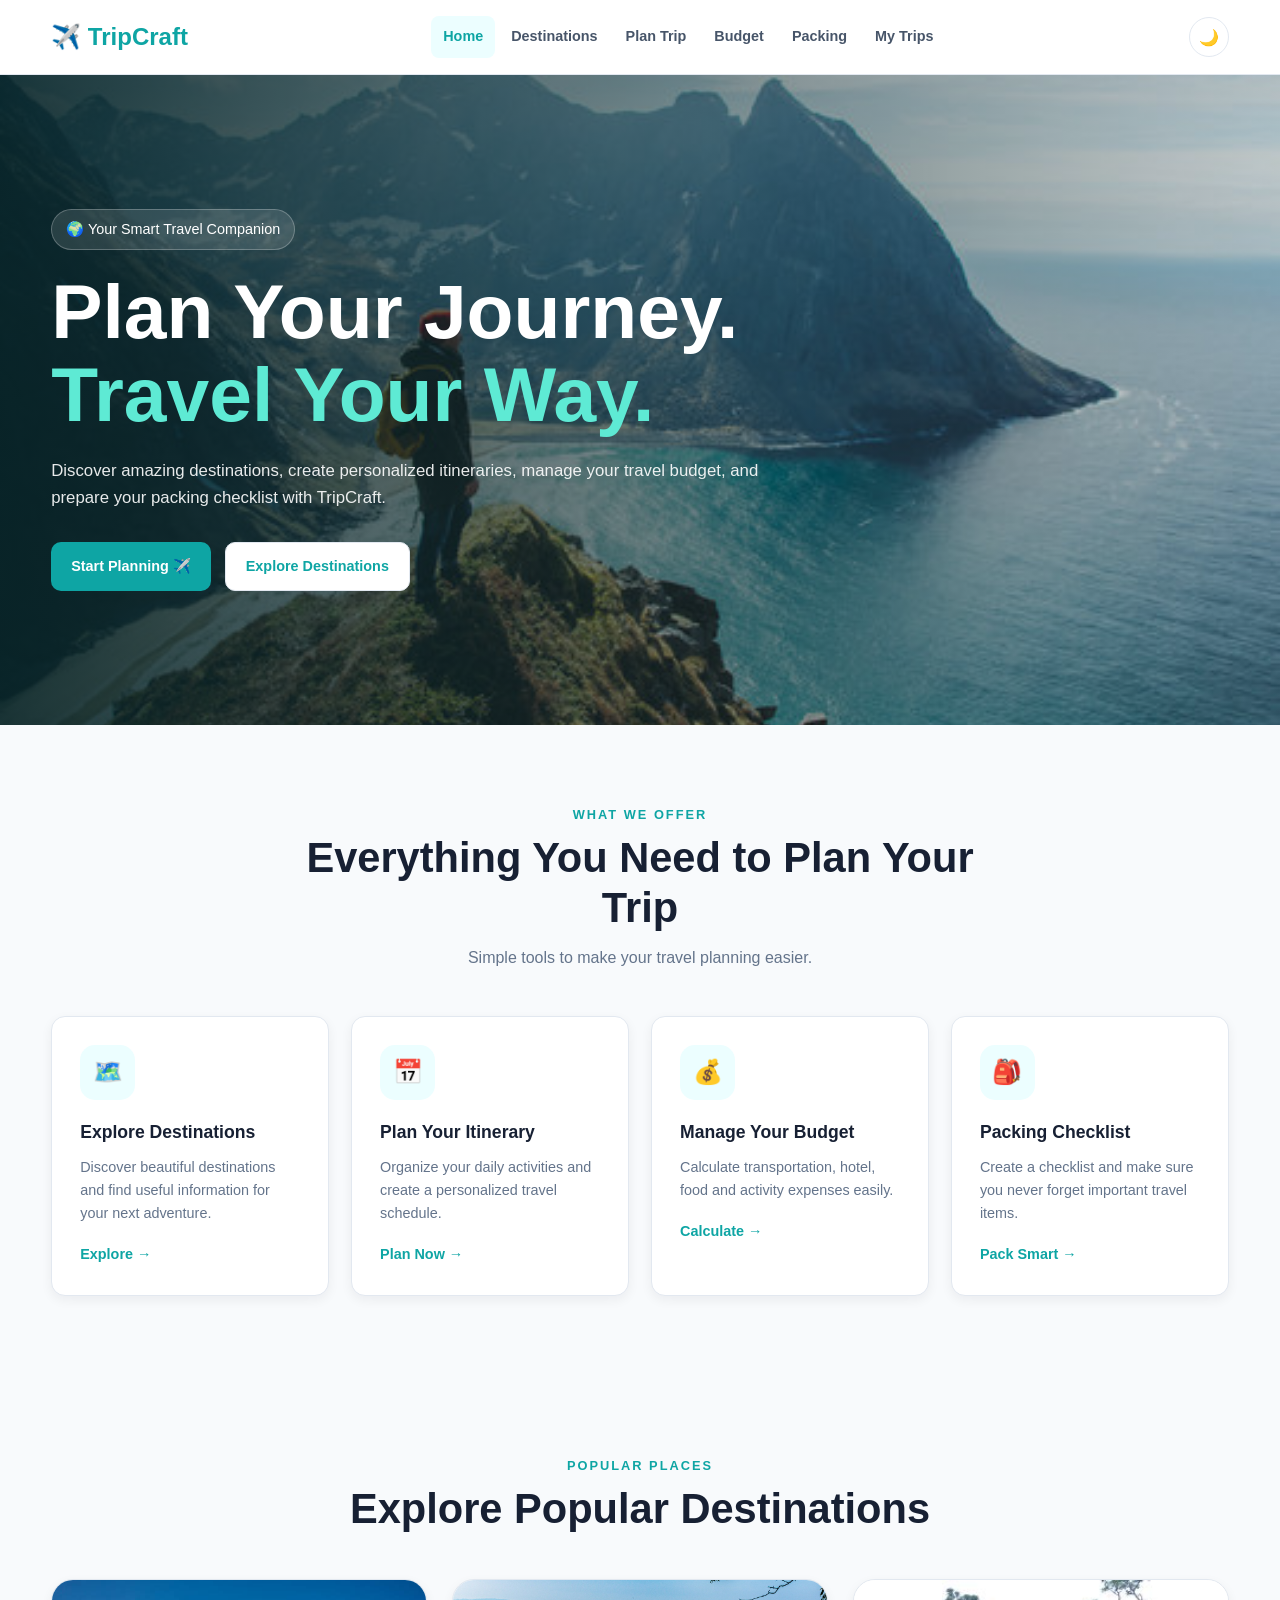
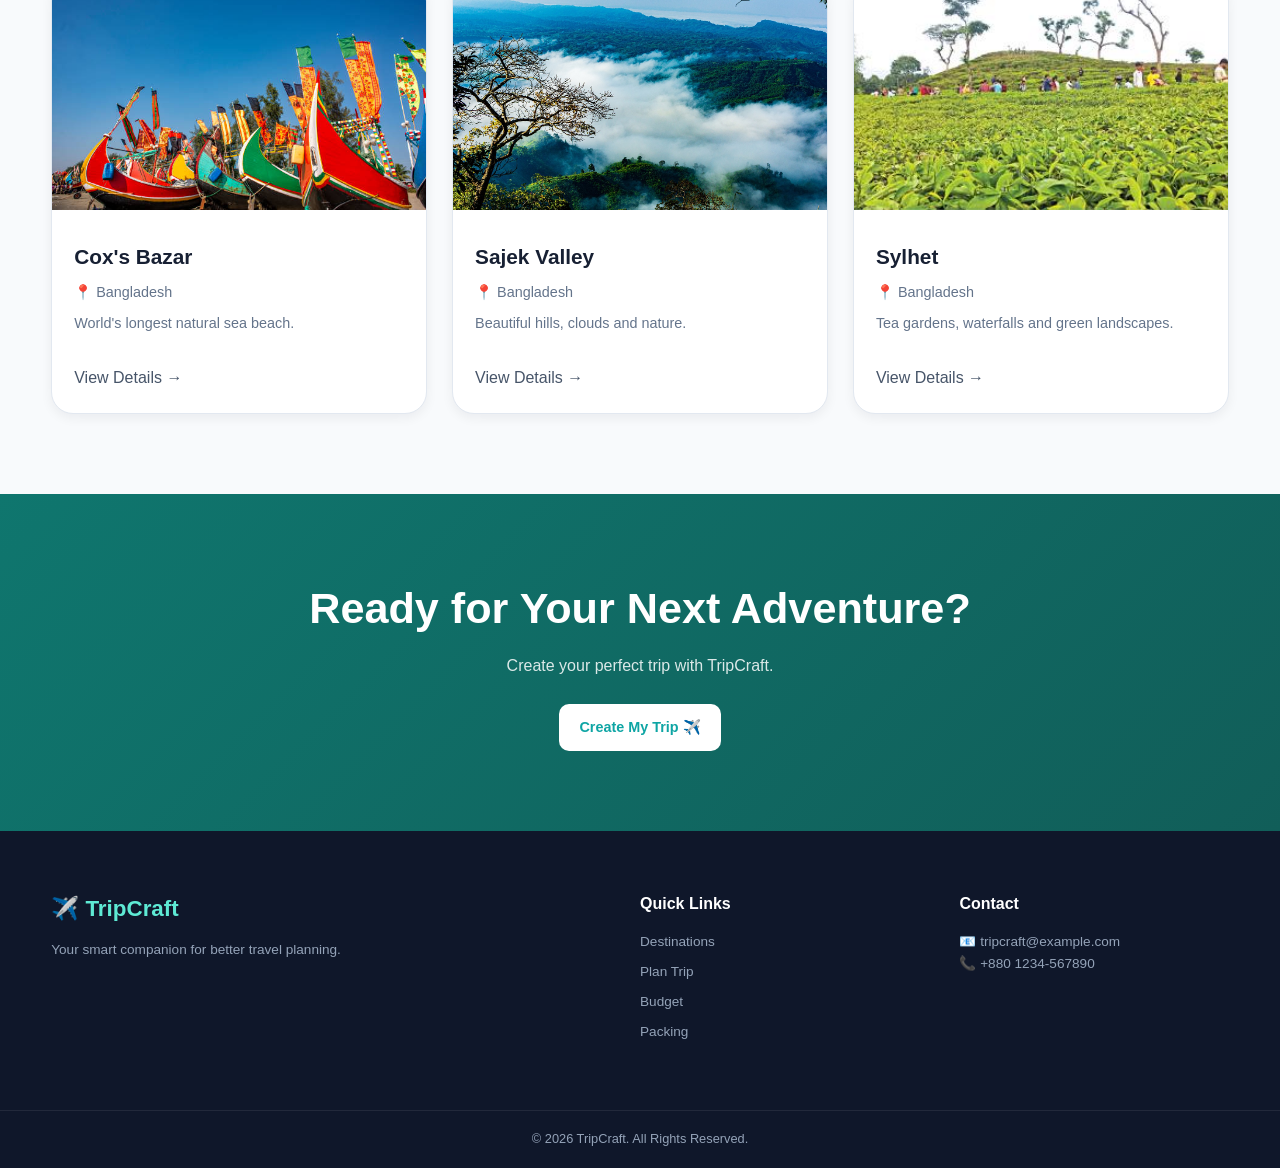
==== index.html @ 52688e9f "Initial TripCraft project" ====
<!DOCTYPE html>

<html lang="en">
<head>
    <meta charset="UTF-8">
    <meta name="viewport" content="width=device-width, initial-scale=1.0">
    <title>TripCraft - Smart Travel Planner</title>
    <link rel="stylesheet" href="css/style.css">
</head>
<body>

<!-- Navbar -->
<header>
    <nav class="navbar">
        <div class="logo">
            ✈️ TripCraft
        </div>

        <ul class="nav-links">
            <li><a href="index.html" class="active">Home</a></li>
            <li><a href="destinations.html">Destinations</a></li>
            <li><a href="planner.html">Plan Trip</a></li>
            <li><a href="budget.html">Budget</a></li>
            <li><a href="packing.html">Packing</a></li>
            <li><a href="my-trips.html">My Trips</a></li>
        </ul>

        <button class="theme-btn" id="themeBtn">🌙</button>
    </nav>
</header>

<!-- Hero Section -->
<section class="hero">
    <div class="hero-content">
        <span class="hero-badge">🌍 Your Smart Travel Companion</span>

        <h1>
            Plan Your Journey.<br>
            <span>Travel Your Way.</span>
        </h1>

        <p>
            Discover amazing destinations, create personalized itineraries,
            manage your travel budget, and prepare your packing checklist
            with TripCraft.
        </p>

        <div class="hero-buttons">
            <a href="planner.html" class="btn primary-btn">
                Start Planning ✈️
            </a>

            <a href="destinations.html" class="btn secondary-btn">
                Explore Destinations
            </a>
        </div>
    </div>
</section>

<!-- Features -->
<section class="section">
    <div class="section-title">
        <span>WHAT WE OFFER</span>
        <h2>Everything You Need to Plan Your Trip</h2>
        <p>Simple tools to make your travel planning easier.</p>
    </div>

    <div class="feature-grid">

        <div class="feature-card">
            <div class="feature-icon">🗺️</div>
            <h3>Explore Destinations</h3>
            <p>
                Discover beautiful destinations and find useful
                information for your next adventure.
            </p>
            <a href="destinations.html">Explore →</a>
        </div>

        <div class="feature-card">
            <div class="feature-icon">📅</div>
            <h3>Plan Your Itinerary</h3>
            <p>
                Organize your daily activities and create a personalized
                travel schedule.
            </p>
            <a href="planner.html">Plan Now →</a>
        </div>

        <div class="feature-card">
            <div class="feature-icon">💰</div>
            <h3>Manage Your Budget</h3>
            <p>
                Calculate transportation, hotel, food and activity
                expenses easily.
            </p>
            <a href="budget.html">Calculate →</a>
        </div>

        <div class="feature-card">
            <div class="feature-icon">🎒</div>
            <h3>Packing Checklist</h3>
            <p>
                Create a checklist and make sure you never forget
                important travel items.
            </p>
            <a href="packing.html">Pack Smart →</a>
        </div>

    </div>
</section>

<!-- Popular Destinations -->
<section class="section destinations-section">

    <div class="section-title">
        <span>POPULAR PLACES</span>
        <h2>Explore Popular Destinations</h2>
    </div>

    <div class="destination-grid">

        <div class="destination-card">
            <img src="images/coxs-bazar.jpg" alt="Cox's Bazar">
            <div class="destination-info">
                <h3>Cox's Bazar</h3>
                <p>📍 Bangladesh</p>
                <p>World's longest natural sea beach.</p>
                <a href="destinations.html">View Details →</a>
            </div>
        </div>

        <div class="destination-card">
            <img src="images/sajek.jpg" alt="Sajek Valley">
            <div class="destination-info">
                <h3>Sajek Valley</h3>
                <p>📍 Bangladesh</p>
                <p>Beautiful hills, clouds and nature.</p>
                <a href="destinations.html">View Details →</a>
            </div>
        </div>

        <div class="destination-card">
            <img src="images/sylhet.jpg" alt="Sylhet">
            <div class="destination-info">
                <h3>Sylhet</h3>
                <p>📍 Bangladesh</p>
                <p>Tea gardens, waterfalls and green landscapes.</p>
                <a href="destinations.html">View Details →</a>
            </div>
        </div>

    </div>

</section>

<!-- CTA -->
<section class="cta-section">
    <div>
        <h2>Ready for Your Next Adventure?</h2>
        <p>Create your perfect trip with TripCraft.</p>
        <a href="planner.html" class="btn primary-btn">
            Create My Trip ✈️
        </a>
    </div>
</section>

<!-- Footer -->
<footer>
    <div class="footer-content">
        <div>
            <h3>✈️ TripCraft</h3>
            <p>Your smart companion for better travel planning.</p>
        </div>

        <div>
            <h4>Quick Links</h4>
            <a href="destinations.html">Destinations</a>
            <a href="planner.html">Plan Trip</a>
            <a href="budget.html">Budget</a>
            <a href="packing.html">Packing</a>
        </div>

        <div>
            <h4>Contact</h4>
            <p>📧 tripcraft@example.com</p>
            <p>📞 +880 1234-567890</p>
        </div>
    </div>

    <div class="footer-bottom">
        <p>© 2026 TripCraft. All Rights Reserved.</p>
    </div>
</footer>

<script src="js/main.js"></script>


</body>
</html>
---- css/style.css ----
/* =========================================================
   TRIPCRAFT
   Main Stylesheet
   ========================================================= */


/* =========================================================
   1. CSS VARIABLES
   ========================================================= */

:root {
    --primary: #0ea5a4;
    --primary-dark: #087f7e;
    --secondary: #14b8a6;

    --accent: #f59e0b;
    --danger: #ef4444;
    --success: #22c55e;

    --text-dark: #172033;
    --text: #475569;
    --text-light: #64748b;

    --background: #f8fafc;
    --white: #ffffff;
    --light: #f1f5f9;
    --border: #e2e8f0;

    --shadow-sm: 0 4px 12px rgba(15, 23, 42, 0.06);
    --shadow: 0 10px 30px rgba(15, 23, 42, 0.09);
    --shadow-lg: 0 20px 50px rgba(15, 23, 42, 0.14);

    --radius-sm: 8px;
    --radius: 14px;
    --radius-lg: 22px;

    --transition: 0.3s ease;
}


/* =========================================================
   2. RESET
   ========================================================= */

* {
    margin: 0;
    padding: 0;
    box-sizing: border-box;
}

html {
    scroll-behavior: smooth;
}

body {
    font-family: Arial, Helvetica, sans-serif;
    background: var(--background);
    color: var(--text);
    line-height: 1.6;
}

img {
    display: block;
    width: 100%;
}

a {
    color: inherit;
    text-decoration: none;
}

button,
input,
select,
textarea {
    font-family: inherit;
}

button {
    cursor: pointer;
}

ul {
    list-style: none;
}


/* =========================================================
   3. NAVBAR
   ========================================================= */

header {
    position: sticky;
    top: 0;
    z-index: 1000;

    background: rgba(255, 255, 255, 0.96);

    border-bottom: 1px solid var(--border);

    backdrop-filter: blur(10px);
}

.navbar {
    width: 92%;
    max-width: 1200px;

    min-height: 74px;

    margin: 0 auto;

    display: flex;
    align-items: center;
    justify-content: space-between;

    gap: 25px;
}

.logo {
    color: var(--primary);

    font-size: 1.5rem;
    font-weight: 800;

    white-space: nowrap;
}

.nav-links {
    display: flex;
    align-items: center;

    gap: 4px;
}

.nav-links a {
    display: block;

    padding: 9px 12px;

    border-radius: 8px;

    color: var(--text);

    font-size: 0.9rem;
    font-weight: 600;

    transition: var(--transition);
}

.nav-links a:hover,
.nav-links a.active {
    color: var(--primary);
    background: #ecfeff;
}

.theme-btn {
    width: 40px;
    height: 40px;

    border: 1px solid var(--border);
    border-radius: 50%;

    background: var(--white);

    font-size: 1rem;

    transition: var(--transition);
}

.theme-btn:hover {
    transform: rotate(15deg);
    background: var(--light);
}


/* =========================================================
   4. HERO SECTION
   ========================================================= */

.hero {
    min-height: 650px;

    display: flex;
    align-items: center;

    background:
        linear-gradient(
            90deg,
            rgba(5, 35, 39, 0.9),
            rgba(5, 35, 39, 0.55),
            rgba(5, 35, 39, 0.2)
        ),
        url("../images/hero.jpg") center / cover no-repeat;

    color: white;
}

.hero-content {
    width: 92%;
    max-width: 1200px;

    margin: 0 auto;
}

.hero-content > * {
    max-width: 760px;
}

.hero-badge {
    display: inline-block;

    padding: 8px 14px;
    margin-bottom: 20px;

    border: 1px solid rgba(255, 255, 255, 0.25);
    border-radius: 50px;

    background: rgba(255, 255, 255, 0.12);

    font-size: 0.9rem;
}

.hero h1 {
    margin-bottom: 22px;

    color: white;

    font-size: clamp(2.5rem, 6vw, 5rem);
    line-height: 1.08;
}

.hero h1 span {
    color: #5eead4;
}

.hero p {
    margin-bottom: 30px;

    color: rgba(255, 255, 255, 0.9);

    font-size: 1.05rem;
}

.hero-buttons {
    display: flex;
    flex-wrap: wrap;

    gap: 14px;
}


/* =========================================================
   5. BUTTONS
   ========================================================= */

.btn {
    display: inline-flex;
    align-items: center;
    justify-content: center;

    gap: 7px;

    padding: 12px 20px;

    border: none;
    border-radius: 10px;

    font-size: 0.9rem;
    font-weight: 700;

    transition: var(--transition);
}

.primary-btn {
    color: white;
    background: var(--primary);
}

.primary-btn:hover {
    background: var(--primary-dark);

    transform: translateY(-2px);

    box-shadow:
        0 8px 20px rgba(14, 165, 164, 0.25);
}

.secondary-btn {
    color: var(--primary);
    background: white;

    border: 1px solid var(--border);
}

.secondary-btn:hover {
    background: var(--light);

    transform: translateY(-2px);
}

.small-btn {
    padding: 9px 15px;

    color: white;
    background: var(--primary);

    font-size: 0.82rem;
}

.small-btn:hover {
    background: var(--primary-dark);
}


/* =========================================================
   6. COMMON SECTION
   ========================================================= */

.section {
    width: 92%;
    max-width: 1200px;

    margin: 0 auto;

    padding: 80px 0;
}

.section-title {
    max-width: 720px;

    margin: 0 auto 45px;

    text-align: center;
}

.section-title span,
.page-header span,
.itinerary-header span {
    display: block;

    margin-bottom: 8px;

    color: var(--primary);

    font-size: 0.8rem;
    font-weight: 800;

    letter-spacing: 2px;
}

.section-title h2 {
    margin-bottom: 12px;

    color: var(--text-dark);

    font-size: clamp(1.8rem, 4vw, 2.6rem);
    line-height: 1.2;
}

.section-title p {
    color: var(--text-light);
}


/* =========================================================
   7. FEATURE GRID
   ========================================================= */

.feature-grid {
    display: grid;

    grid-template-columns: repeat(4, 1fr);

    gap: 22px;
}

.feature-card {
    padding: 28px;

    border: 1px solid var(--border);
    border-radius: var(--radius);

    background: var(--white);

    box-shadow: var(--shadow-sm);

    transition: var(--transition);
}

.feature-card:hover {
    transform: translateY(-6px);

    box-shadow: var(--shadow);
}

.feature-icon {
    width: 55px;
    height: 55px;

    display: flex;
    align-items: center;
    justify-content: center;

    margin-bottom: 18px;

    border-radius: 15px;

    background: #ecfeff;

    font-size: 1.5rem;
}

.feature-card h3 {
    margin-bottom: 10px;

    color: var(--text-dark);

    font-size: 1.1rem;
}

.feature-card p {
    margin-bottom: 16px;

    color: var(--text-light);

    font-size: 0.9rem;
}

.feature-card a {
    color: var(--primary);

    font-size: 0.9rem;
    font-weight: 700;
}


/* =========================================================
   8. DESTINATION GRID
   ========================================================= */

.destination-grid {
    display: grid;

    grid-template-columns: repeat(3, 1fr);

    gap: 25px;
}

.destination-card {
    overflow: hidden;

    border: 1px solid var(--border);
    border-radius: var(--radius-lg);

    background: var(--white);

    box-shadow: var(--shadow-sm);

    transition: var(--transition);
}

.destination-card:hover {
    transform: translateY(-6px);

    box-shadow: var(--shadow);
}

.destination-card img {
    height: 230px;

    object-fit: cover;

    transition: transform 0.5s ease;
}

.destination-card:hover img {
    transform: scale(1.05);
}

.destination-info {
    padding: 22px;
}

.destination-info h3 {
    margin: 8px 0;

    color: var(--text-dark);

    font-size: 1.3rem;
}

.destination-info > p {
    margin-bottom: 8px;

    color: var(--text-light);

    font-size: 0.9rem;
}

.destination-info > p:last-of-type {
    min-height: 45px;
}

.tag {
    display: inline-block;

    padding: 5px 10px;

    border-radius: 50px;

    color: var(--primary);
    background: #ecfeff;

    font-size: 0.75rem;
    font-weight: 700;
}

.destination-meta {
    display: flex;
    justify-content: space-between;

    padding: 13px 0;
    margin-top: 10px;

    border-top: 1px solid var(--border);
    border-bottom: 1px solid var(--border);

    color: var(--text);

    font-size: 0.8rem;
    font-weight: 600;
}

.card-actions {
    display: flex;
    align-items: center;
    justify-content: space-between;

    gap: 10px;

    margin-top: 15px;
}

.save-btn {
    padding: 8px 13px;

    border: 1px solid var(--border);
    border-radius: 8px;

    color: var(--text);
    background: white;

    font-weight: 600;

    transition: var(--transition);
}

.save-btn:hover {
    color: var(--danger);

    border-color: #fecaca;

    background: #fef2f2;
}


/* =========================================================
   9. PAGE HEADER
   ========================================================= */

.page-header {
    padding: 80px 20px;

    text-align: center;

    border-bottom: 1px solid var(--border);

    background:
        linear-gradient(
            135deg,
            #ecfeff,
            #f0fdfa
        );
}

.page-header h1 {
    margin-bottom: 12px;

    color: var(--text-dark);

    font-size: clamp(2rem, 5vw, 3.5rem);
    line-height: 1.15;
}

.page-header p {
    max-width: 650px;

    margin: 0 auto;

    color: var(--text-light);
}


/* =========================================================
   10. SEARCH
   ========================================================= */

.search-section {
    width: 92%;
    max-width: 1000px;

    position: relative;
    z-index: 5;

    display: grid;

    grid-template-columns: 2fr 1fr;

    gap: 12px;

    margin: -25px auto 0;

    padding: 15px;

    border: 1px solid var(--border);
    border-radius: var(--radius);

    background: white;

    box-shadow: var(--shadow);
}

.search-section input,
.search-section select {
    width: 100%;

    padding: 14px 16px;

    border: 1px solid var(--border);
    border-radius: 10px;

    outline: none;

    color: var(--text-dark);
    background: white;

    font-size: 0.95rem;

    transition: var(--transition);
}

.search-section input:focus,
.search-section select:focus {
    border-color: var(--primary);

    box-shadow:
        0 0 0 3px rgba(14, 165, 164, 0.1);
}


/* =========================================================
   11. FORM ELEMENTS
   ========================================================= */

.form-group {
    margin-bottom: 18px;
}

.form-group label {
    display: block;

    margin-bottom: 7px;

    color: var(--text-dark);

    font-size: 0.88rem;
    font-weight: 700;
}

.form-group input,
.form-group select,
.form-group textarea {
    width: 100%;

    padding: 12px 13px;

    border: 1px solid var(--border);
    border-radius: 9px;

    outline: none;

    color: var(--text-dark);
    background: white;

    transition: var(--transition);
}

.form-group input:focus,
.form-group select:focus,
.form-group textarea:focus {
    border-color: var(--primary);

    box-shadow:
        0 0 0 3px rgba(14, 165, 164, 0.1);
}

.form-row {
    display: grid;

    grid-template-columns: 1fr 1fr;

    gap: 12px;
}


/* =========================================================
   12. PLANNER
   ========================================================= */

.planner-section {
    width: 92%;
    max-width: 1200px;

    display: grid;

    grid-template-columns: 360px 1fr;

    gap: 35px;

    align-items: start;

    margin: 0 auto;

    padding: 70px 0;
}

.planner-form,
.itinerary-section {
    border: 1px solid var(--border);
    border-radius: var(--radius-lg);

    background: white;

    box-shadow: var(--shadow-sm);
}

.planner-form {
    position: sticky;
    top: 100px;

    padding: 28px;
}

.planner-form h2,
.itinerary-section h2,
.budget-form h2,
.packing-section h2 {
    margin-bottom: 22px;

    color: var(--text-dark);
}

.planner-form .primary-btn {
    width: 100%;
}

.itinerary-section {
    padding: 28px;
}

.itinerary-header {
    display: flex;
    align-items: center;
    justify-content: space-between;

    gap: 20px;

    padding-bottom: 20px;
    margin-bottom: 22px;

    border-bottom: 1px solid var(--border);
}

.itinerary-header h2 {
    margin-bottom: 0;
}

.day-card {
    padding: 20px;

    margin-bottom: 18px;

    border: 1px solid var(--border);
    border-radius: var(--radius);

    background: var(--background);
}

.day-header {
    display: flex;
    justify-content: space-between;

    margin-bottom: 15px;
}

.day-header span {
    color: var(--primary);

    font-size: 0.75rem;
    font-weight: 800;

    letter-spacing: 1px;
}

.day-header h3 {
    color: var(--text-dark);

    font-size: 1.1rem;
}

.activity-form {
    display: grid;

    grid-template-columns: 1.4fr 0.7fr 1.2fr 45px;

    gap: 8px;
}

.activity-form input {
    width: 100%;
    min-width: 0;

    padding: 11px;

    border: 1px solid var(--border);
    border-radius: 8px;

    outline: none;

    color: var(--text-dark);
    background: white;
}

.activity-form input:focus {
    border-color: var(--primary);
}

.delete-btn {
    border: 1px solid #fecaca;
    border-radius: 8px;

    color: var(--danger);
    background: #fef2f2;

    transition: var(--transition);
}

.delete-btn:hover {
    background: #fee2e2;
}


/* =========================================================
   13. BUDGET
   ========================================================= */

.budget-section {
    width: 92%;
    max-width: 1000px;

    display: grid;

    grid-template-columns: 1fr 1fr;

    gap: 30px;

    margin: 0 auto;

    padding: 70px 0;
}

.budget-form,
.budget-result {
    padding: 30px;

    border: 1px solid var(--border);
    border-radius: var(--radius-lg);

    background: white;

    box-shadow: var(--shadow-sm);
}

.budget-form .primary-btn {
    width: 100%;
}

.budget-result {
    background:
        linear-gradient(
            145deg,
            #f0fdfa,
            #ffffff
        );
}

.total-budget {
    padding: 25px;

    margin-bottom: 25px;

    border-radius: var(--radius);

    text-align: center;

    color: white;
    background: var(--primary);
}

.total-budget span {
    display: block;

    margin-bottom: 5px;

    font-size: 0.85rem;
}

.total-budget h2 {
    font-size: 2.4rem;
}

.budget-details {
    display: flex;
    flex-direction: column;
}

.budget-item {
    display: flex;
    align-items: center;
    justify-content: space-between;

    padding: 14px 0;

    border-bottom: 1px solid var(--border);

    color: var(--text);

    font-size: 0.9rem;
}

.budget-item strong {
    color: var(--text-dark);
}


/* =========================================================
   14. PACKING
   ========================================================= */

.packing-section {
    width: 92%;
    max-width: 950px;

    margin: 0 auto;

    padding: 70px 0;
}

.packing-header {
    display: flex;
    align-items: center;
    justify-content: space-between;

    gap: 30px;

    padding: 25px;

    margin-bottom: 20px;

    border: 1px solid var(--border);
    border-radius: var(--radius-lg);

    background: white;

    box-shadow: var(--shadow-sm);
}

.packing-header h2 {
    margin-bottom: 3px;
}

.packing-header p {
    color: var(--text-light);

    font-size: 0.85rem;
}

.progress-container {
    width: 220px;

    display: flex;
    align-items: center;

    gap: 10px;
}

.progress-bar {
    flex: 1;

    height: 9px;

    overflow: hidden;

    border-radius: 50px;

    background: var(--light);
}

.progress-bar div {
    width: 0;
    height: 100%;

    border-radius: 50px;

    background: var(--primary);

    transition: width 0.4s ease;
}

#progressText {
    color: var(--primary);

    font-size: 0.85rem;
    font-weight: 800;
}

.add-item {
    display: grid;

    grid-template-columns: 1fr 170px auto;

    gap: 10px;

    padding: 18px;

    margin-bottom: 20px;

    border: 1px solid var(--border);
    border-radius: var(--radius);

    background: white;

    box-shadow: var(--shadow-sm);
}

.add-item input,
.add-item select {
    width: 100%;

    padding: 12px;

    border: 1px solid var(--border);
    border-radius: 8px;

    outline: none;

    color: var(--text-dark);
    background: white;
}

.add-item input:focus,
.add-item select:focus {
    border-color: var(--primary);
}

.packing-list {
    display: grid;

    grid-template-columns: repeat(2, 1fr);

    gap: 20px;
}

.packing-category {
    padding: 23px;

    border: 1px solid var(--border);
    border-radius: var(--radius-lg);

    background: white;

    box-shadow: var(--shadow-sm);
}

.packing-category h3 {
    margin-bottom: 15px;

    color: var(--text-dark);

    font-size: 1rem;
}

.packing-item {
    display: flex;
    align-items: center;

    gap: 10px;

    padding: 11px 0;

    border-bottom: 1px solid var(--border);

    cursor: pointer;

    font-size: 0.9rem;
}

.packing-item:last-child {
    border-bottom: none;
}

.packing-item input {
    width: 18px;
    height: 18px;

    accent-color: var(--primary);

    cursor: pointer;
}

.packing-item span {
    flex: 1;
}

.packing-delete {
    padding: 5px 8px;

    border: none;
    border-radius: 6px;

    background: #fef2f2;

    cursor: pointer;

    transition: var(--transition);
}

.packing-delete:hover {
    background: #fee2e2;
}


/* =========================================================
   15. MY TRIPS
   ========================================================= */

.trip-actions {
    display: flex;
    align-items: center;
    justify-content: space-between;

    gap: 20px;

    margin-bottom: 30px;
}

.trip-actions h2 {
    color: var(--text-dark);
}

.trip-actions p {
    color: var(--text-light);
}

.my-trips-grid {
    display: grid;

    grid-template-columns: repeat(2, 1fr);

    gap: 25px;
}

.trip-card {
    display: grid;

    grid-template-columns: 190px 1fr;

    overflow: hidden;

    border: 1px solid var(--border);
    border-radius: var(--radius-lg);

    background: white;

    box-shadow: var(--shadow-sm);

    transition: var(--transition);
}

.trip-card:hover {
    transform: translateY(-5px);

    box-shadow: var(--shadow);
}

.trip-image {
    min-height: 280px;
}

.trip-image img {
    width: 100%;
    height: 100%;

    object-fit: cover;
}

.trip-info {
    padding: 22px;
}

.trip-info h3 {
    margin: 9px 0;

    color: var(--text-dark);

    font-size: 1.2rem;
}

.trip-info p {
    margin-bottom: 5px;

    color: var(--text-light);

    font-size: 0.85rem;
}

.trip-budget {
    display: flex;
    justify-content: space-between;

    padding-top: 14px;

    margin-top: 17px;

    border-top: 1px solid var(--border);
}

.trip-budget span {
    color: var(--text-light);

    font-size: 0.8rem;
}

.trip-budget strong {
    color: var(--primary);
}

.trip-buttons {
    display: flex;
    align-items: center;

    gap: 10px;

    margin-top: 18px;
}

.delete-trip {
    padding: 8px 12px;

    border: 1px solid #fecaca;
    border-radius: 8px;

    color: var(--danger);
    background: #fef2f2;

    font-size: 0.8rem;
    font-weight: 600;

    transition: var(--transition);
}

.delete-trip:hover {
    background: #fee2e2;
}

.empty-state {
    padding: 70px 20px;

    border: 1px dashed var(--border);
    border-radius: var(--radius-lg);

    background: white;

    text-align: center;
}

.empty-state > div {
    margin-bottom: 15px;

    font-size: 3rem;
}

.empty-state h2 {
    margin-bottom: 8px;

    color: var(--text-dark);
}

.empty-state p {
    margin-bottom: 20px;

    color: var(--text-light);
}


/* =========================================================
   16. CTA
   ========================================================= */

.cta-section {
    padding: 80px 20px;

    text-align: center;

    color: white;

    background:
        linear-gradient(
            135deg,
            #0f766e,
            #115e59
        );
}

.cta-section h2 {
    margin-bottom: 10px;

    font-size: clamp(1.8rem, 4vw, 2.7rem);
}

.cta-section p {
    margin-bottom: 25px;

    color: rgba(255, 255, 255, 0.85);
}

.cta-section .primary-btn {
    color: var(--primary);
    background: white;
}


/* =========================================================
   17. FOOTER
   ========================================================= */

footer {
    color: white;

    background: #0f172a;
}

.footer-content {
    width: 92%;
    max-width: 1200px;

    display: grid;

    grid-template-columns: 2fr 1fr 1fr;

    gap: 50px;

    margin: 0 auto;

    padding: 60px 0;
}

.footer-content h3 {
    margin-bottom: 12px;

    color: #5eead4;

    font-size: 1.4rem;
}

.footer-content h4 {
    margin-bottom: 15px;

    font-size: 1rem;
}

.footer-content p {
    color: #94a3b8;

    font-size: 0.85rem;
}

.footer-content a {
    display: block;

    margin-bottom: 8px;

    color: #94a3b8;

    font-size: 0.85rem;

    transition: var(--transition);
}

.footer-content a:hover {
    color: #5eead4;
}

.footer-bottom {
    padding: 18px;

    border-top: 1px solid rgba(255, 255, 255, 0.08);

    color: #94a3b8;

    text-align: center;

    font-size: 0.8rem;
}


/* =========================================================
   18. DARK MODE
   ========================================================= */

body.dark-mode {
    --background: #0f172a;
    --white: #111827;
    --light: #1e293b;

    --text-dark: #f8fafc;
    --text: #cbd5e1;
    --text-light: #94a3b8;

    --border: #334155;
}

body.dark-mode header {
    background: rgba(15, 23, 42, 0.96);
}

body.dark-mode .nav-links a {
    color: #cbd5e1;
}

body.dark-mode .nav-links a:hover,
body.dark-mode .nav-links a.active {
    color: #5eead4;
    background: #1e293b;
}

body.dark-mode .theme-btn {
    color: white;
    background: #1e293b;
}

body.dark-mode .page-header {
    background:
        linear-gradient(
            135deg,
            #0f2929,
            #102d2d
        );
}

body.dark-mode .search-section,
body.dark-mode .search-section input,
body.dark-mode .search-section select,
body.dark-mode .form-group input,
body.dark-mode .form-group select,
body.dark-mode .form-group textarea,
body.dark-mode .activity-form input,
body.dark-mode .add-item,
body.dark-mode .add-item input,
body.dark-mode .add-item select {
    color: #f8fafc;
    background: #111827;
}

body.dark-mode .secondary-btn {
    color: #5eead4;
    background: #1e293b;
}

body.dark-mode .save-btn {
    color: #cbd5e1;
    background: #1e293b;
}

body.dark-mode .day-card {
    background: #0f172a;
}


/* =========================================================
   19. TABLET RESPONSIVE
   ========================================================= */

@media (max-width: 1000px) {

    .nav-links a {
        padding: 8px;
        font-size: 0.82rem;
    }

    .feature-grid {
        grid-template-columns: repeat(2, 1fr);
    }

    .destination-grid {
        grid-template-columns: repeat(2, 1fr);
    }

    .planner-section {
        grid-template-columns: 1fr;
    }

    .planner-form {
        position: static;
    }

    .budget-section {
        grid-template-columns: 1fr;
    }

    .my-trips-grid {
        grid-template-columns: 1fr;
    }

    .footer-content {
        grid-template-columns: 1fr 1fr;
    }
}


/* =========================================================
   20. MOBILE RESPONSIVE
   ========================================================= */

@media (max-width: 700px) {

    .navbar {
        min-height: auto;

        flex-wrap: wrap;

        padding: 15px 0;
    }

    .logo {
        font-size: 1.3rem;
    }

    .theme-btn {
        margin-left: auto;
    }

    .nav-links {
        width: 100%;

        display: grid;

        grid-template-columns: repeat(3, 1fr);

        gap: 5px;
    }

    .nav-links a {
        padding: 8px 5px;

        text-align: center;

        font-size: 0.78rem;
    }

    .hero {
        min-height: 570px;
    }

    .hero h1 {
        font-size: 2.7rem;
    }

    .hero p {
        font-size: 0.95rem;
    }

    .hero-buttons {
        flex-direction: column;
    }

    .hero-buttons .btn {
        width: 100%;
    }

    .section {
        padding: 60px 0;
    }

    .feature-grid,
    .destination-grid {
        grid-template-columns: 1fr;
    }

    .destination-card img {
        height: 240px;
    }

    .search-section {
        grid-template-columns: 1fr;

        margin-top: -15px;
    }

    .page-header {
        padding: 60px 15px;
    }

    .planner-section {
        padding: 45px 0;
    }

    .form-row {
        grid-template-columns: 1fr;
    }

    .itinerary-header {
        flex-direction: column;
        align-items: flex-start;
    }

    .activity-form {
        grid-template-columns: 1fr;
    }

    .delete-btn {
        min-height: 42px;
    }

    .budget-section {
        padding: 45px 0;
    }

    .packing-section {
        padding: 45px 0;
    }

    .packing-header {
        flex-direction: column;
        align-items: stretch;
    }

    .progress-container {
        width: 100%;
    }

    .add-item {
        grid-template-columns: 1fr;
    }

    .packing-list {
        grid-template-columns: 1fr;
    }

    .trip-actions {
        flex-direction: column;
        align-items: flex-start;
    }

    .trip-card {
        grid-template-columns: 1fr;
    }

    .trip-image {
        height: 220px;
        min-height: 220px;
    }

    .footer-content {
        grid-template-columns: 1fr;

        gap: 30px;

        padding: 45px 0;
    }
}


/* =========================================================
   21. SMALL MOBILE
   ========================================================= */

@media (max-width: 420px) {

    .nav-links {
        grid-template-columns: repeat(2, 1fr);
    }

    .hero h1 {
        font-size: 2.25rem;
    }

    .section-title h2 {
        font-size: 1.8rem;
    }

    .feature-card,
    .destination-info,
    .planner-form,
    .itinerary-section,
    .budget-form,
    .budget-result,
    .packing-category {
        padding: 20px;
    }

    .total-budget h2 {
        font-size: 2rem;
    }

    .trip-buttons {
        flex-direction: column;
        align-items: stretch;
    }

    .trip-buttons .btn,
    .trip-buttons .delete-trip {
        width: 100%;
    }
}
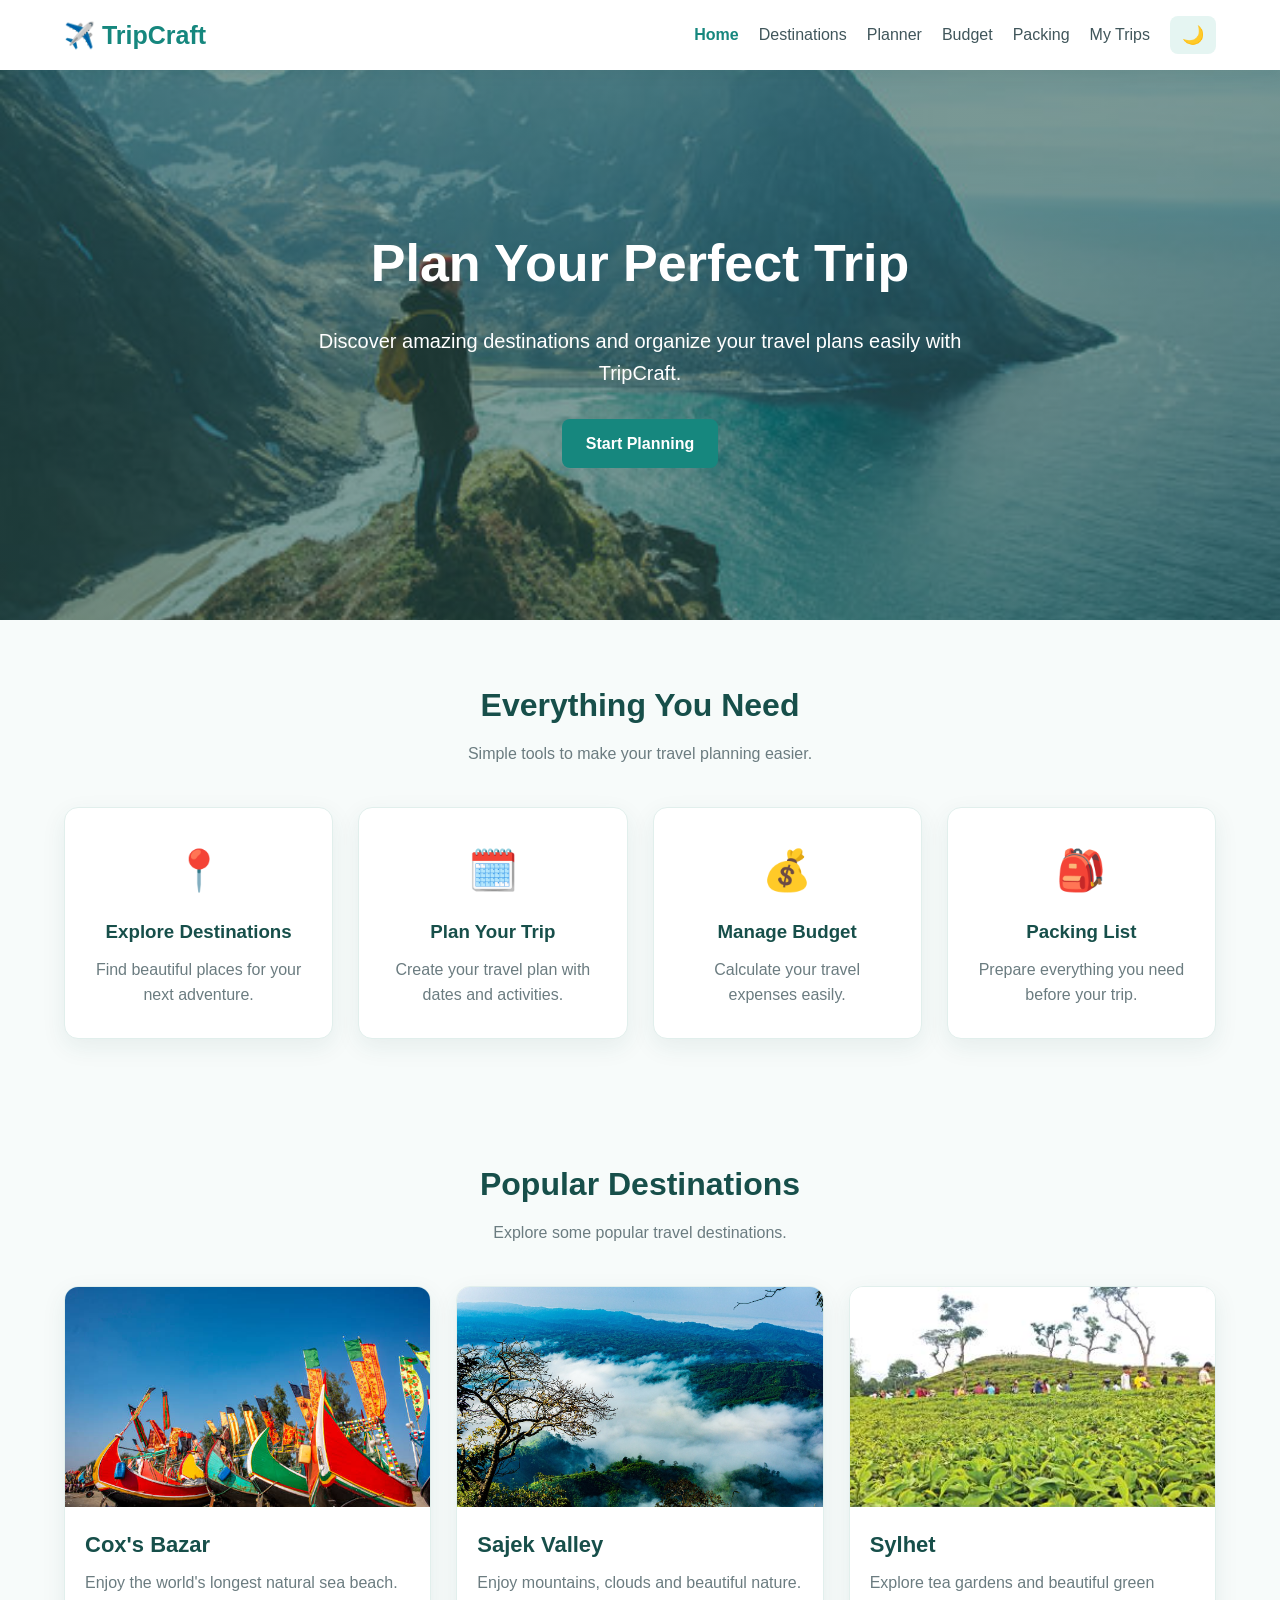
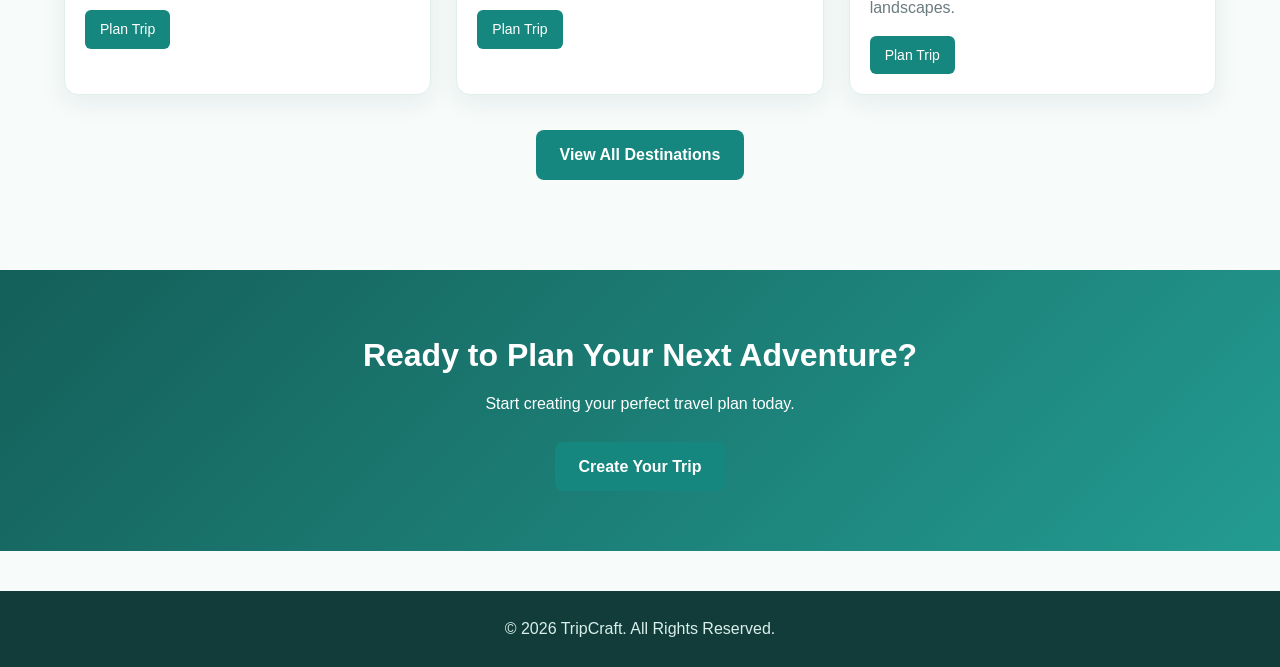
==== commit f38b9432: "Update TripCraft UI and functionality" ====
--- a/index.html
+++ b/index.html
@@ -1,200 +1,128 @@
 <!DOCTYPE html>
+<html lang="en">
 
-<html lang="en">
 <head>
     <meta charset="UTF-8">
-    <meta name="viewport" content="width=device-width, initial-scale=1.0">
-    <title>TripCraft - Smart Travel Planner</title>
+    <title>TripCraft - Travel Planner</title>
     <link rel="stylesheet" href="css/style.css">
 </head>
+
 <body>
 
-<!-- Navbar -->
-<header>
     <nav class="navbar">
-        <div class="logo">
-            ✈️ TripCraft
+        <div class="logo">✈️ TripCraft</div>
+
+        <div class="nav-links">
+            <a href="index.html">Home</a>
+            <a href="destinations.html">Destinations</a>
+            <a href="planner.html">Planner</a>
+            <a href="budget.html">Budget</a>
+            <a href="packing.html">Packing</a>
+            <a href="my-trips.html">My Trips</a>
+            <button id="themeBtn" class="theme-btn">🌙</button>
+        </div>
+    </nav>
+
+    <section class="hero">
+        <div class="hero-content">
+            <h1>Plan Your Perfect Trip</h1>
+            <p>Discover amazing destinations and organize your travel plans easily with TripCraft.</p>
+            <a href="planner.html" class="btn">Start Planning</a>
+        </div>
+    </section>
+
+    <section class="section">
+        <div class="section-title">
+            <h2>Everything You Need</h2>
+            <p>Simple tools to make your travel planning easier.</p>
         </div>
 
-        <ul class="nav-links">
-            <li><a href="index.html" class="active">Home</a></li>
-            <li><a href="destinations.html">Destinations</a></li>
-            <li><a href="planner.html">Plan Trip</a></li>
-            <li><a href="budget.html">Budget</a></li>
-            <li><a href="packing.html">Packing</a></li>
-            <li><a href="my-trips.html">My Trips</a></li>
-        </ul>
+        <div class="feature-grid">
 
-        <button class="theme-btn" id="themeBtn">🌙</button>
-    </nav>
-</header>
+            <div class="feature-card">
+                <div class="feature-icon">📍</div>
+                <h3>Explore Destinations</h3>
+                <p>Find beautiful places for your next adventure.</p>
+            </div>
 
-<!-- Hero Section -->
-<section class="hero">
-    <div class="hero-content">
-        <span class="hero-badge">🌍 Your Smart Travel Companion</span>
+            <div class="feature-card">
+                <div class="feature-icon">🗓️</div>
+                <h3>Plan Your Trip</h3>
+                <p>Create your travel plan with dates and activities.</p>
+            </div>
 
-        <h1>
-            Plan Your Journey.<br>
-            <span>Travel Your Way.</span>
-        </h1>
+            <div class="feature-card">
+                <div class="feature-icon">💰</div>
+                <h3>Manage Budget</h3>
+                <p>Calculate your travel expenses easily.</p>
+            </div>
 
-        <p>
-            Discover amazing destinations, create personalized itineraries,
-            manage your travel budget, and prepare your packing checklist
-            with TripCraft.
-        </p>
+            <div class="feature-card">
+                <div class="feature-icon">🎒</div>
+                <h3>Packing List</h3>
+                <p>Prepare everything you need before your trip.</p>
+            </div>
 
-        <div class="hero-buttons">
-            <a href="planner.html" class="btn primary-btn">
-                Start Planning ✈️
-            </a>
+        </div>
+    </section>
 
-            <a href="destinations.html" class="btn secondary-btn">
-                Explore Destinations
-            </a>
-        </div>
-    </div>
-</section>
-
-<!-- Features -->
-<section class="section">
-    <div class="section-title">
-        <span>WHAT WE OFFER</span>
-        <h2>Everything You Need to Plan Your Trip</h2>
-        <p>Simple tools to make your travel planning easier.</p>
-    </div>
-
-    <div class="feature-grid">
-
-        <div class="feature-card">
-            <div class="feature-icon">🗺️</div>
-            <h3>Explore Destinations</h3>
-            <p>
-                Discover beautiful destinations and find useful
-                information for your next adventure.
-            </p>
-            <a href="destinations.html">Explore →</a>
+    <section class="section">
+        <div class="section-title">
+            <h2>Popular Destinations</h2>
+            <p>Explore some popular travel destinations.</p>
         </div>
 
-        <div class="feature-card">
-            <div class="feature-icon">📅</div>
-            <h3>Plan Your Itinerary</h3>
-            <p>
-                Organize your daily activities and create a personalized
-                travel schedule.
-            </p>
-            <a href="planner.html">Plan Now →</a>
+        <div class="destination-grid">
+
+            <div class="destination-card">
+                <img src="images/coxs-bazar.jpg" alt="Cox's Bazar">
+
+                <div class="destination-content">
+                    <h3>Cox's Bazar</h3>
+                    <p>Enjoy the world's longest natural sea beach.</p>
+                    <a href="planner.html" class="small-btn">Plan Trip</a>
+                </div>
+            </div>
+
+            <div class="destination-card">
+                <img src="images/sajek.jpg" alt="Sajek Valley">
+
+                <div class="destination-content">
+                    <h3>Sajek Valley</h3>
+                    <p>Enjoy mountains, clouds and beautiful nature.</p>
+                    <a href="planner.html" class="small-btn">Plan Trip</a>
+                </div>
+            </div>
+
+            <div class="destination-card">
+                <img src="images/sylhet.jpg" alt="Sylhet">
+
+                <div class="destination-content">
+                    <h3>Sylhet</h3>
+                    <p>Explore tea gardens and beautiful green landscapes.</p>
+                    <a href="planner.html" class="small-btn">Plan Trip</a>
+                </div>
+            </div>
+
         </div>
 
-        <div class="feature-card">
-            <div class="feature-icon">💰</div>
-            <h3>Manage Your Budget</h3>
-            <p>
-                Calculate transportation, hotel, food and activity
-                expenses easily.
-            </p>
-            <a href="budget.html">Calculate →</a>
+        <div class="center-button">
+            <a href="destinations.html" class="btn">View All Destinations</a>
         </div>
+    </section>
 
-        <div class="feature-card">
-            <div class="feature-icon">🎒</div>
-            <h3>Packing Checklist</h3>
-            <p>
-                Create a checklist and make sure you never forget
-                important travel items.
-            </p>
-            <a href="packing.html">Pack Smart →</a>
-        </div>
+    <section class="cta">
+        <h2>Ready to Plan Your Next Adventure?</h2>
+        <p>Start creating your perfect travel plan today.</p>
+        <a href="planner.html" class="btn">Create Your Trip</a>
+    </section>
 
-    </div>
-</section>
+    <footer>
+        <p>© 2026 TripCraft. All Rights Reserved.</p>
+    </footer>
 
-<!-- Popular Destinations -->
-<section class="section destinations-section">
-
-    <div class="section-title">
-        <span>POPULAR PLACES</span>
-        <h2>Explore Popular Destinations</h2>
-    </div>
-
-    <div class="destination-grid">
-
-        <div class="destination-card">
-            <img src="images/coxs-bazar.jpg" alt="Cox's Bazar">
-            <div class="destination-info">
-                <h3>Cox's Bazar</h3>
-                <p>📍 Bangladesh</p>
-                <p>World's longest natural sea beach.</p>
-                <a href="destinations.html">View Details →</a>
-            </div>
-        </div>
-
-        <div class="destination-card">
-            <img src="images/sajek.jpg" alt="Sajek Valley">
-            <div class="destination-info">
-                <h3>Sajek Valley</h3>
-                <p>📍 Bangladesh</p>
-                <p>Beautiful hills, clouds and nature.</p>
-                <a href="destinations.html">View Details →</a>
-            </div>
-        </div>
-
-        <div class="destination-card">
-            <img src="images/sylhet.jpg" alt="Sylhet">
-            <div class="destination-info">
-                <h3>Sylhet</h3>
-                <p>📍 Bangladesh</p>
-                <p>Tea gardens, waterfalls and green landscapes.</p>
-                <a href="destinations.html">View Details →</a>
-            </div>
-        </div>
-
-    </div>
-
-</section>
-
-<!-- CTA -->
-<section class="cta-section">
-    <div>
-        <h2>Ready for Your Next Adventure?</h2>
-        <p>Create your perfect trip with TripCraft.</p>
-        <a href="planner.html" class="btn primary-btn">
-            Create My Trip ✈️
-        </a>
-    </div>
-</section>
-
-<!-- Footer -->
-<footer>
-    <div class="footer-content">
-        <div>
-            <h3>✈️ TripCraft</h3>
-            <p>Your smart companion for better travel planning.</p>
-        </div>
-
-        <div>
-            <h4>Quick Links</h4>
-            <a href="destinations.html">Destinations</a>
-            <a href="planner.html">Plan Trip</a>
-            <a href="budget.html">Budget</a>
-            <a href="packing.html">Packing</a>
-        </div>
-
-        <div>
-            <h4>Contact</h4>
-            <p>📧 tripcraft@example.com</p>
-            <p>📞 +880 1234-567890</p>
-        </div>
-    </div>
-
-    <div class="footer-bottom">
-        <p>© 2026 TripCraft. All Rights Reserved.</p>
-    </div>
-</footer>
-
-<script src="js/main.js"></script>
-
+    <script src="js/main.js"></script>
 
 </body>
-</html>
+
+</html>
--- a/css/style.css
+++ b/css/style.css
@@ -1,1511 +1,660 @@
-/* =========================================================
-   TRIPCRAFT
-   Main Stylesheet
-   ========================================================= */
-
-
-/* =========================================================
-   1. CSS VARIABLES
-   ========================================================= */
-
-:root {
-    --primary: #0ea5a4;
-    --primary-dark: #087f7e;
-    --secondary: #14b8a6;
-
-    --accent: #f59e0b;
-    --danger: #ef4444;
-    --success: #22c55e;
-
-    --text-dark: #172033;
-    --text: #475569;
-    --text-light: #64748b;
-
-    --background: #f8fafc;
-    --white: #ffffff;
-    --light: #f1f5f9;
-    --border: #e2e8f0;
-
-    --shadow-sm: 0 4px 12px rgba(15, 23, 42, 0.06);
-    --shadow: 0 10px 30px rgba(15, 23, 42, 0.09);
-    --shadow-lg: 0 20px 50px rgba(15, 23, 42, 0.14);
-
-    --radius-sm: 8px;
-    --radius: 14px;
-    --radius-lg: 22px;
-
-    --transition: 0.3s ease;
-}
-
-
-/* =========================================================
-   2. RESET
-   ========================================================= */
-
 * {
     margin: 0;
     padding: 0;
     box-sizing: border-box;
 }
 
-html {
-    scroll-behavior: smooth;
-}
-
 body {
-    font-family: Arial, Helvetica, sans-serif;
-    background: var(--background);
-    color: var(--text);
+    font-family: Arial, sans-serif;
+    background-color: #f7fbfa;
+    color: #24323a;
     line-height: 1.6;
 }
 
-img {
-    display: block;
-    width: 100%;
-}
-
 a {
+    text-decoration: none;
     color: inherit;
-    text-decoration: none;
 }
 
 button,
 input,
-select,
-textarea {
+select {
     font-family: inherit;
 }
 
-button {
-    cursor: pointer;
-}
-
-ul {
-    list-style: none;
-}
-
-
-/* =========================================================
-   3. NAVBAR
-   ========================================================= */
-
-header {
+img {
+    max-width: 100%;
+    display: block;
+}
+
+.section {
+    width: 90%;
+    max-width: 1200px;
+    margin: auto;
+    padding: 60px 0;
+}
+
+.section-title {
+    text-align: center;
+    margin-bottom: 40px;
+}
+
+.section-title h2 {
+    font-size: 32px;
+    color: #174f4a;
+    margin-bottom: 10px;
+}
+
+.section-title p {
+    color: #6b7c80;
+}
+
+.navbar {
+    background-color: #ffffff;
+    min-height: 70px;
+    padding: 15px 5%;
+    display: flex;
+    align-items: center;
+    justify-content: space-between;
+    box-shadow: 0 2px 15px rgba(23, 79, 74, 0.10);
     position: sticky;
     top: 0;
     z-index: 1000;
-
-    background: rgba(255, 255, 255, 0.96);
-
-    border-bottom: 1px solid var(--border);
-
-    backdrop-filter: blur(10px);
-}
-
-.navbar {
-    width: 92%;
-    max-width: 1200px;
-
-    min-height: 74px;
-
-    margin: 0 auto;
-
-    display: flex;
-    align-items: center;
-    justify-content: space-between;
-
-    gap: 25px;
 }
 
 .logo {
-    color: var(--primary);
-
-    font-size: 1.5rem;
-    font-weight: 800;
-
-    white-space: nowrap;
+    font-size: 25px;
+    font-weight: bold;
+    color: #16877e;
 }
 
 .nav-links {
     display: flex;
     align-items: center;
-
-    gap: 4px;
+    gap: 20px;
 }
 
 .nav-links a {
-    display: block;
-
-    padding: 9px 12px;
-
+    color: #40565b;
+    font-weight: 500;
+}
+
+.nav-links a:hover {
+    color: #16877e;
+}
+
+.nav-links a.active {
+    color: #16877e;
+    font-weight: bold;
+}
+
+.theme-btn {
+    border: none;
+    background-color: #e5f5f2;
+    color: #176b65;
+    padding: 8px 12px;
     border-radius: 8px;
-
-    color: var(--text);
-
-    font-size: 0.9rem;
-    font-weight: 600;
-
-    transition: var(--transition);
-}
-
-.nav-links a:hover,
-.nav-links a.active {
-    color: var(--primary);
-    background: #ecfeff;
-}
-
-.theme-btn {
-    width: 40px;
-    height: 40px;
-
-    border: 1px solid var(--border);
-    border-radius: 50%;
-
-    background: var(--white);
-
-    font-size: 1rem;
-
-    transition: var(--transition);
+    cursor: pointer;
+    font-size: 18px;
 }
 
 .theme-btn:hover {
-    transform: rotate(15deg);
-    background: var(--light);
-}
-
-
-/* =========================================================
-   4. HERO SECTION
-   ========================================================= */
+    background-color: #ccebe6;
+}
+
+.btn {
+    display: inline-block;
+    background-color: #16877e;
+    color: white;
+    padding: 12px 24px;
+    border: none;
+    border-radius: 8px;
+    cursor: pointer;
+    font-weight: bold;
+    transition: 0.3s;
+}
+
+.btn:hover {
+    background-color: #116c65;
+    transform: translateY(-2px);
+}
+
+.small-btn {
+    display: inline-block;
+    background-color: #16877e;
+    color: white;
+    padding: 8px 15px;
+    border: none;
+    border-radius: 6px;
+    cursor: pointer;
+    font-size: 14px;
+    transition: 0.3s;
+}
+
+.small-btn:hover {
+    background-color: #116c65;
+}
 
 .hero {
-    min-height: 650px;
-
-    display: flex;
-    align-items: center;
-
-    background:
-        linear-gradient(
-            90deg,
-            rgba(5, 35, 39, 0.9),
-            rgba(5, 35, 39, 0.55),
-            rgba(5, 35, 39, 0.2)
-        ),
-        url("../images/hero.jpg") center / cover no-repeat;
-
-    color: white;
-}
-
-.hero-content {
-    width: 92%;
-    max-width: 1200px;
-
-    margin: 0 auto;
-}
-
-.hero-content > * {
-    max-width: 760px;
-}
-
-.hero-badge {
-    display: inline-block;
-
-    padding: 8px 14px;
-    margin-bottom: 20px;
-
-    border: 1px solid rgba(255, 255, 255, 0.25);
-    border-radius: 50px;
-
-    background: rgba(255, 255, 255, 0.12);
-
-    font-size: 0.9rem;
-}
-
-.hero h1 {
-    margin-bottom: 22px;
-
-    color: white;
-
-    font-size: clamp(2.5rem, 6vw, 5rem);
-    line-height: 1.08;
-}
-
-.hero h1 span {
-    color: #5eead4;
-}
-
-.hero p {
-    margin-bottom: 30px;
-
-    color: rgba(255, 255, 255, 0.9);
-
-    font-size: 1.05rem;
-}
-
-.hero-buttons {
-    display: flex;
-    flex-wrap: wrap;
-
-    gap: 14px;
-}
-
-
-/* =========================================================
-   5. BUTTONS
-   ========================================================= */
-
-.btn {
-    display: inline-flex;
-    align-items: center;
-    justify-content: center;
-
-    gap: 7px;
-
-    padding: 12px 20px;
-
-    border: none;
-    border-radius: 10px;
-
-    font-size: 0.9rem;
-    font-weight: 700;
-
-    transition: var(--transition);
-}
-
-.primary-btn {
-    color: white;
-    background: var(--primary);
-}
-
-.primary-btn:hover {
-    background: var(--primary-dark);
-
-    transform: translateY(-2px);
-
-    box-shadow:
-        0 8px 20px rgba(14, 165, 164, 0.25);
-}
-
-.secondary-btn {
-    color: var(--primary);
-    background: white;
-
-    border: 1px solid var(--border);
-}
-
-.secondary-btn:hover {
-    background: var(--light);
-
-    transform: translateY(-2px);
-}
-
-.small-btn {
-    padding: 9px 15px;
-
-    color: white;
-    background: var(--primary);
-
-    font-size: 0.82rem;
-}
-
-.small-btn:hover {
-    background: var(--primary-dark);
-}
-
-
-/* =========================================================
-   6. COMMON SECTION
-   ========================================================= */
-
-.section {
-    width: 92%;
-    max-width: 1200px;
-
-    margin: 0 auto;
-
-    padding: 80px 0;
-}
-
-.section-title {
-    max-width: 720px;
-
-    margin: 0 auto 45px;
-
-    text-align: center;
-}
-
-.section-title span,
-.page-header span,
-.itinerary-header span {
-    display: block;
-
-    margin-bottom: 8px;
-
-    color: var(--primary);
-
-    font-size: 0.8rem;
-    font-weight: 800;
-
-    letter-spacing: 2px;
-}
-
-.section-title h2 {
-    margin-bottom: 12px;
-
-    color: var(--text-dark);
-
-    font-size: clamp(1.8rem, 4vw, 2.6rem);
-    line-height: 1.2;
-}
-
-.section-title p {
-    color: var(--text-light);
-}
-
-
-/* =========================================================
-   7. FEATURE GRID
-   ========================================================= */
-
-.feature-grid {
-    display: grid;
-
-    grid-template-columns: repeat(4, 1fr);
-
-    gap: 22px;
-}
-
-.feature-card {
-    padding: 28px;
-
-    border: 1px solid var(--border);
-    border-radius: var(--radius);
-
-    background: var(--white);
-
-    box-shadow: var(--shadow-sm);
-
-    transition: var(--transition);
-}
-
-.feature-card:hover {
-    transform: translateY(-6px);
-
-    box-shadow: var(--shadow);
-}
-
-.feature-icon {
-    width: 55px;
-    height: 55px;
-
+    min-height: 550px;
+    background-image: linear-gradient(
+        rgba(20, 75, 70, 0.55),
+        rgba(20, 75, 70, 0.55)
+    ), url("../images/hero.jpg");
+    background-size: cover;
+    background-position: center;
     display: flex;
     align-items: center;
     justify-content: center;
-
-    margin-bottom: 18px;
-
-    border-radius: 15px;
-
-    background: #ecfeff;
-
-    font-size: 1.5rem;
+    text-align: center;
+}
+
+.hero-content {
+    color: white;
+    max-width: 700px;
+    padding: 20px;
+}
+
+.hero-content h1 {
+    font-size: 52px;
+    margin-bottom: 20px;
+}
+
+.hero-content p {
+    font-size: 20px;
+    margin-bottom: 30px;
+}
+
+.feature-grid {
+    display: grid;
+    grid-template-columns: repeat(4, 1fr);
+    gap: 25px;
+}
+
+.feature-card {
+    background-color: #ffffff;
+    padding: 30px;
+    border-radius: 14px;
+    text-align: center;
+    border: 1px solid #e1efec;
+    box-shadow: 0 8px 25px rgba(23, 79, 74, 0.08);
+    transition: 0.3s;
+}
+
+.feature-card:hover {
+    transform: translateY(-5px);
+    box-shadow: 0 12px 30px rgba(23, 79, 74, 0.13);
+}
+
+.feature-icon {
+    font-size: 40px;
+    margin-bottom: 15px;
 }
 
 .feature-card h3 {
+    color: #174f4a;
     margin-bottom: 10px;
-
-    color: var(--text-dark);
-
-    font-size: 1.1rem;
 }
 
 .feature-card p {
-    margin-bottom: 16px;
-
-    color: var(--text-light);
-
-    font-size: 0.9rem;
-}
-
-.feature-card a {
-    color: var(--primary);
-
-    font-size: 0.9rem;
-    font-weight: 700;
-}
-
-
-/* =========================================================
-   8. DESTINATION GRID
-   ========================================================= */
+    color: #6b7c80;
+}
 
 .destination-grid {
     display: grid;
-
     grid-template-columns: repeat(3, 1fr);
-
     gap: 25px;
 }
 
 .destination-card {
+    background-color: #ffffff;
+    border-radius: 14px;
     overflow: hidden;
-
-    border: 1px solid var(--border);
-    border-radius: var(--radius-lg);
-
-    background: var(--white);
-
-    box-shadow: var(--shadow-sm);
-
-    transition: var(--transition);
+    border: 1px solid #e1efec;
+    box-shadow: 0 8px 25px rgba(23, 79, 74, 0.08);
+    transition: 0.3s;
 }
 
 .destination-card:hover {
-    transform: translateY(-6px);
-
-    box-shadow: var(--shadow);
+    transform: translateY(-5px);
+    box-shadow: 0 12px 30px rgba(23, 79, 74, 0.14);
 }
 
 .destination-card img {
-    height: 230px;
-
+    width: 100%;
+    height: 220px;
     object-fit: cover;
-
-    transition: transform 0.5s ease;
-}
-
-.destination-card:hover img {
-    transform: scale(1.05);
-}
-
-.destination-info {
-    padding: 22px;
-}
-
-.destination-info h3 {
-    margin: 8px 0;
-
-    color: var(--text-dark);
-
-    font-size: 1.3rem;
-}
-
-.destination-info > p {
+}
+
+.destination-content {
+    padding: 20px;
+}
+
+.destination-content h3 {
+    font-size: 22px;
+    color: #174f4a;
     margin-bottom: 8px;
-
-    color: var(--text-light);
-
-    font-size: 0.9rem;
-}
-
-.destination-info > p:last-of-type {
-    min-height: 45px;
-}
-
-.tag {
-    display: inline-block;
-
-    padding: 5px 10px;
-
-    border-radius: 50px;
-
-    color: var(--primary);
-    background: #ecfeff;
-
-    font-size: 0.75rem;
-    font-weight: 700;
-}
-
-.destination-meta {
+}
+
+.destination-content p {
+    color: #6b7c80;
+    margin-bottom: 15px;
+}
+
+.save-btn {
+    background-color: #edf8f6;
+    color: #176b65;
+    border: 1px solid #ccebe6;
+    padding: 8px 14px;
+    border-radius: 6px;
+    cursor: pointer;
+    margin-right: 8px;
+}
+
+.save-btn:hover {
+    background-color: #d9f1ed;
+}
+
+.center-button {
+    text-align: center;
+    margin-top: 35px;
+}
+
+.page-header {
+    background: linear-gradient(
+        135deg,
+        #176b65,
+        #28a99d
+    );
+    color: white;
+    text-align: center;
+    padding: 60px 20px;
+}
+
+.page-header h1 {
+    font-size: 40px;
+    margin-bottom: 10px;
+}
+
+.page-header p {
+    font-size: 18px;
+}
+
+.search-section {
+    width: 90%;
+    max-width: 1000px;
+    margin: 40px auto;
     display: flex;
-    justify-content: space-between;
-
-    padding: 13px 0;
-    margin-top: 10px;
-
-    border-top: 1px solid var(--border);
-    border-bottom: 1px solid var(--border);
-
-    color: var(--text);
-
-    font-size: 0.8rem;
-    font-weight: 600;
-}
-
-.card-actions {
-    display: flex;
-    align-items: center;
-    justify-content: space-between;
-
-    gap: 10px;
-
-    margin-top: 15px;
-}
-
-.save-btn {
-    padding: 8px 13px;
-
-    border: 1px solid var(--border);
-    border-radius: 8px;
-
-    color: var(--text);
-    background: white;
-
-    font-weight: 600;
-
-    transition: var(--transition);
-}
-
-.save-btn:hover {
-    color: var(--danger);
-
-    border-color: #fecaca;
-
-    background: #fef2f2;
-}
-
-
-/* =========================================================
-   9. PAGE HEADER
-   ========================================================= */
-
-.page-header {
-    padding: 80px 20px;
-
-    text-align: center;
-
-    border-bottom: 1px solid var(--border);
-
-    background:
-        linear-gradient(
-            135deg,
-            #ecfeff,
-            #f0fdfa
-        );
-}
-
-.page-header h1 {
-    margin-bottom: 12px;
-
-    color: var(--text-dark);
-
-    font-size: clamp(2rem, 5vw, 3.5rem);
-    line-height: 1.15;
-}
-
-.page-header p {
-    max-width: 650px;
-
-    margin: 0 auto;
-
-    color: var(--text-light);
-}
-
-
-/* =========================================================
-   10. SEARCH
-   ========================================================= */
-
-.search-section {
-    width: 92%;
-    max-width: 1000px;
-
-    position: relative;
-    z-index: 5;
-
-    display: grid;
-
-    grid-template-columns: 2fr 1fr;
-
-    gap: 12px;
-
-    margin: -25px auto 0;
-
-    padding: 15px;
-
-    border: 1px solid var(--border);
-    border-radius: var(--radius);
-
-    background: white;
-
-    box-shadow: var(--shadow);
+    gap: 15px;
 }
 
 .search-section input,
 .search-section select {
     width: 100%;
-
-    padding: 14px 16px;
-
-    border: 1px solid var(--border);
-    border-radius: 10px;
-
-    outline: none;
-
-    color: var(--text-dark);
-    background: white;
-
-    font-size: 0.95rem;
-
-    transition: var(--transition);
+    padding: 12px 15px;
+    border: 1px solid #cfe3df;
+    border-radius: 8px;
+    background-color: white;
+    font-size: 16px;
+    color: #33484c;
 }
 
 .search-section input:focus,
 .search-section select:focus {
-    border-color: var(--primary);
-
-    box-shadow:
-        0 0 0 3px rgba(14, 165, 164, 0.1);
-}
-
-
-/* =========================================================
-   11. FORM ELEMENTS
-   ========================================================= */
+    outline: none;
+    border-color: #28a99d;
+    box-shadow: 0 0 0 3px rgba(40, 169, 157, 0.12);
+}
+
+.form-card {
+    background-color: #ffffff;
+    max-width: 800px;
+    margin: auto;
+    padding: 30px;
+    border-radius: 14px;
+    border: 1px solid #e1efec;
+    box-shadow: 0 8px 25px rgba(23, 79, 74, 0.08);
+}
+
+.form-card h2 {
+    color: #174f4a;
+    margin-bottom: 25px;
+}
 
 .form-group {
-    margin-bottom: 18px;
+    margin-bottom: 20px;
 }
 
 .form-group label {
     display: block;
-
     margin-bottom: 7px;
-
-    color: var(--text-dark);
-
-    font-size: 0.88rem;
-    font-weight: 700;
+    font-weight: bold;
+    color: #365257;
 }
 
 .form-group input,
-.form-group select,
-.form-group textarea {
+.form-group select {
     width: 100%;
-
-    padding: 12px 13px;
-
-    border: 1px solid var(--border);
-    border-radius: 9px;
-
+    padding: 12px;
+    border: 1px solid #cfe3df;
+    border-radius: 7px;
+    font-size: 15px;
+    background-color: white;
+    color: #33484c;
+}
+
+.form-group input:focus,
+.form-group select:focus {
     outline: none;
-
-    color: var(--text-dark);
-    background: white;
-
-    transition: var(--transition);
-}
-
-.form-group input:focus,
-.form-group select:focus,
-.form-group textarea:focus {
-    border-color: var(--primary);
-
-    box-shadow:
-        0 0 0 3px rgba(14, 165, 164, 0.1);
+    border-color: #28a99d;
+    box-shadow: 0 0 0 3px rgba(40, 169, 157, 0.10);
 }
 
 .form-row {
     display: grid;
-
     grid-template-columns: 1fr 1fr;
-
-    gap: 12px;
-}
-
-
-/* =========================================================
-   12. PLANNER
-   ========================================================= */
-
-.planner-section {
-    width: 92%;
-    max-width: 1200px;
-
+    gap: 20px;
+}
+
+.budget-container {
     display: grid;
-
-    grid-template-columns: 360px 1fr;
-
-    gap: 35px;
-
+    grid-template-columns: 1fr 1fr;
+    gap: 30px;
     align-items: start;
-
-    margin: 0 auto;
-
-    padding: 70px 0;
-}
-
-.planner-form,
-.itinerary-section {
-    border: 1px solid var(--border);
-    border-radius: var(--radius-lg);
-
-    background: white;
-
-    box-shadow: var(--shadow-sm);
-}
-
-.planner-form {
-    position: sticky;
-    top: 100px;
-
-    padding: 28px;
-}
-
-.planner-form h2,
-.itinerary-section h2,
-.budget-form h2,
-.packing-section h2 {
-    margin-bottom: 22px;
-
-    color: var(--text-dark);
-}
-
-.planner-form .primary-btn {
-    width: 100%;
-}
-
-.itinerary-section {
-    padding: 28px;
-}
-
-.itinerary-header {
-    display: flex;
-    align-items: center;
-    justify-content: space-between;
-
-    gap: 20px;
-
-    padding-bottom: 20px;
-    margin-bottom: 22px;
-
-    border-bottom: 1px solid var(--border);
-}
-
-.itinerary-header h2 {
-    margin-bottom: 0;
-}
-
-.day-card {
-    padding: 20px;
-
-    margin-bottom: 18px;
-
-    border: 1px solid var(--border);
-    border-radius: var(--radius);
-
-    background: var(--background);
-}
-
-.day-header {
+}
+
+.budget-result {
+    background-color: #ffffff;
+    padding: 30px;
+    border-radius: 14px;
+    border: 1px solid #e1efec;
+    box-shadow: 0 8px 25px rgba(23, 79, 74, 0.08);
+}
+
+.budget-result h2 {
+    color: #174f4a;
+    margin-bottom: 20px;
+}
+
+.budget-row {
     display: flex;
     justify-content: space-between;
-
-    margin-bottom: 15px;
-}
-
-.day-header span {
-    color: var(--primary);
-
-    font-size: 0.75rem;
-    font-weight: 800;
-
-    letter-spacing: 1px;
-}
-
-.day-header h3 {
-    color: var(--text-dark);
-
-    font-size: 1.1rem;
-}
-
-.activity-form {
-    display: grid;
-
-    grid-template-columns: 1.4fr 0.7fr 1.2fr 45px;
-
-    gap: 8px;
-}
-
-.activity-form input {
-    width: 100%;
-    min-width: 0;
-
-    padding: 11px;
-
-    border: 1px solid var(--border);
-    border-radius: 8px;
-
-    outline: none;
-
-    color: var(--text-dark);
-    background: white;
-}
-
-.activity-form input:focus {
-    border-color: var(--primary);
-}
-
-.delete-btn {
-    border: 1px solid #fecaca;
-    border-radius: 8px;
-
-    color: var(--danger);
-    background: #fef2f2;
-
-    transition: var(--transition);
-}
-
-.delete-btn:hover {
-    background: #fee2e2;
-}
-
-
-/* =========================================================
-   13. BUDGET
-   ========================================================= */
-
-.budget-section {
-    width: 92%;
-    max-width: 1000px;
-
-    display: grid;
-
-    grid-template-columns: 1fr 1fr;
-
-    gap: 30px;
-
-    margin: 0 auto;
-
-    padding: 70px 0;
-}
-
-.budget-form,
-.budget-result {
-    padding: 30px;
-
-    border: 1px solid var(--border);
-    border-radius: var(--radius-lg);
-
-    background: white;
-
-    box-shadow: var(--shadow-sm);
-}
-
-.budget-form .primary-btn {
-    width: 100%;
-}
-
-.budget-result {
-    background:
-        linear-gradient(
-            145deg,
-            #f0fdfa,
-            #ffffff
-        );
+    padding: 15px 0;
+    border-bottom: 1px solid #e1efec;
+}
+
+.budget-row span:last-child {
+    color: #16877e;
+    font-weight: bold;
 }
 
 .total-budget {
-    padding: 25px;
-
-    margin-bottom: 25px;
-
-    border-radius: var(--radius);
-
-    text-align: center;
-
-    color: white;
-    background: var(--primary);
-}
-
-.total-budget span {
-    display: block;
-
-    margin-bottom: 5px;
-
-    font-size: 0.85rem;
-}
-
-.total-budget h2 {
-    font-size: 2.4rem;
-}
-
-.budget-details {
-    display: flex;
-    flex-direction: column;
-}
-
-.budget-item {
-    display: flex;
-    align-items: center;
-    justify-content: space-between;
-
-    padding: 14px 0;
-
-    border-bottom: 1px solid var(--border);
-
-    color: var(--text);
-
-    font-size: 0.9rem;
-}
-
-.budget-item strong {
-    color: var(--text-dark);
-}
-
-
-/* =========================================================
-   14. PACKING
-   ========================================================= */
-
-.packing-section {
-    width: 92%;
-    max-width: 950px;
-
-    margin: 0 auto;
-
-    padding: 70px 0;
-}
-
-.packing-header {
-    display: flex;
-    align-items: center;
-    justify-content: space-between;
-
-    gap: 30px;
-
-    padding: 25px;
-
-    margin-bottom: 20px;
-
-    border: 1px solid var(--border);
-    border-radius: var(--radius-lg);
-
-    background: white;
-
-    box-shadow: var(--shadow-sm);
-}
-
-.packing-header h2 {
-    margin-bottom: 3px;
-}
-
-.packing-header p {
-    color: var(--text-light);
-
-    font-size: 0.85rem;
-}
-
-.progress-container {
-    width: 220px;
-
-    display: flex;
-    align-items: center;
-
-    gap: 10px;
-}
-
-.progress-bar {
-    flex: 1;
-
-    height: 9px;
-
-    overflow: hidden;
-
-    border-radius: 50px;
-
-    background: var(--light);
-}
-
-.progress-bar div {
-    width: 0;
-    height: 100%;
-
-    border-radius: 50px;
-
-    background: var(--primary);
-
-    transition: width 0.4s ease;
-}
-
-#progressText {
-    color: var(--primary);
-
-    font-size: 0.85rem;
-    font-weight: 800;
-}
-
-.add-item {
-    display: grid;
-
-    grid-template-columns: 1fr 170px auto;
-
-    gap: 10px;
-
-    padding: 18px;
-
-    margin-bottom: 20px;
-
-    border: 1px solid var(--border);
-    border-radius: var(--radius);
-
-    background: white;
-
-    box-shadow: var(--shadow-sm);
-}
-
-.add-item input,
-.add-item select {
-    width: 100%;
-
-    padding: 12px;
-
-    border: 1px solid var(--border);
-    border-radius: 8px;
-
-    outline: none;
-
-    color: var(--text-dark);
-    background: white;
-}
-
-.add-item input:focus,
-.add-item select:focus {
-    border-color: var(--primary);
-}
-
-.packing-list {
-    display: grid;
-
-    grid-template-columns: repeat(2, 1fr);
-
-    gap: 20px;
-}
-
-.packing-category {
-    padding: 23px;
-
-    border: 1px solid var(--border);
-    border-radius: var(--radius-lg);
-
-    background: white;
-
-    box-shadow: var(--shadow-sm);
-}
-
-.packing-category h3 {
-    margin-bottom: 15px;
-
-    color: var(--text-dark);
-
-    font-size: 1rem;
-}
-
-.packing-item {
-    display: flex;
-    align-items: center;
-
-    gap: 10px;
-
-    padding: 11px 0;
-
-    border-bottom: 1px solid var(--border);
-
-    cursor: pointer;
-
-    font-size: 0.9rem;
-}
-
-.packing-item:last-child {
-    border-bottom: none;
-}
-
-.packing-item input {
-    width: 18px;
-    height: 18px;
-
-    accent-color: var(--primary);
-
-    cursor: pointer;
-}
-
-.packing-item span {
-    flex: 1;
-}
-
-.packing-delete {
-    padding: 5px 8px;
-
-    border: none;
-    border-radius: 6px;
-
-    background: #fef2f2;
-
-    cursor: pointer;
-
-    transition: var(--transition);
-}
-
-.packing-delete:hover {
-    background: #fee2e2;
-}
-
-
-/* =========================================================
-   15. MY TRIPS
-   ========================================================= */
-
-.trip-actions {
-    display: flex;
-    align-items: center;
-    justify-content: space-between;
-
-    gap: 20px;
-
-    margin-bottom: 30px;
-}
-
-.trip-actions h2 {
-    color: var(--text-dark);
-}
-
-.trip-actions p {
-    color: var(--text-light);
-}
-
-.my-trips-grid {
-    display: grid;
-
-    grid-template-columns: repeat(2, 1fr);
-
-    gap: 25px;
-}
-
-.trip-card {
-    display: grid;
-
-    grid-template-columns: 190px 1fr;
-
-    overflow: hidden;
-
-    border: 1px solid var(--border);
-    border-radius: var(--radius-lg);
-
-    background: white;
-
-    box-shadow: var(--shadow-sm);
-
-    transition: var(--transition);
-}
-
-.trip-card:hover {
-    transform: translateY(-5px);
-
-    box-shadow: var(--shadow);
-}
-
-.trip-image {
-    min-height: 280px;
-}
-
-.trip-image img {
-    width: 100%;
-    height: 100%;
-
-    object-fit: cover;
-}
-
-.trip-info {
-    padding: 22px;
-}
-
-.trip-info h3 {
-    margin: 9px 0;
-
-    color: var(--text-dark);
-
-    font-size: 1.2rem;
-}
-
-.trip-info p {
-    margin-bottom: 5px;
-
-    color: var(--text-light);
-
-    font-size: 0.85rem;
-}
-
-.trip-budget {
     display: flex;
     justify-content: space-between;
-
-    padding-top: 14px;
-
-    margin-top: 17px;
-
-    border-top: 1px solid var(--border);
-}
-
-.trip-budget span {
-    color: var(--text-light);
-
-    font-size: 0.8rem;
-}
-
-.trip-budget strong {
-    color: var(--primary);
-}
-
-.trip-buttons {
-    display: flex;
-    align-items: center;
-
-    gap: 10px;
-
-    margin-top: 18px;
+    margin-top: 20px;
+    padding-top: 20px;
+    border-top: 2px solid #28a99d;
+    font-size: 22px;
+    font-weight: bold;
+    color: #176b65;
+}
+
+.packing-progress {
+    background-color: #ffffff;
+    padding: 25px;
+    border-radius: 14px;
+    margin-bottom: 30px;
+    border: 1px solid #e1efec;
+    box-shadow: 0 8px 25px rgba(23, 79, 74, 0.08);
+    text-align: center;
+}
+
+.packing-progress h2 {
+    color: #174f4a;
+    margin-bottom: 10px;
+}
+
+.progress-bar {
+    width: 100%;
+    height: 15px;
+    background-color: #e1efec;
+    border-radius: 20px;
+    overflow: hidden;
+    margin: 15px 0;
+}
+
+#packingProgress {
+    width: 0%;
+    height: 100%;
+    background: linear-gradient(
+        90deg,
+        #16877e,
+        #40c7b8
+    );
+    transition: width 0.3s;
+}
+
+#progressText {
+    font-weight: bold;
+    color: #16877e;
+}
+
+.packing-container {
+    display: grid;
+    grid-template-columns: repeat(2, 1fr);
+    gap: 25px;
+}
+
+.packing-category {
+    background-color: #ffffff;
+    padding: 25px;
+    border-radius: 14px;
+    border: 1px solid #e1efec;
+    box-shadow: 0 8px 25px rgba(23, 79, 74, 0.08);
+}
+
+.packing-category h2 {
+    color: #174f4a;
+    margin-bottom: 20px;
+}
+
+.packing-item {
+    display: block;
+    padding: 12px 0;
+    border-bottom: 1px solid #e1efec;
+    cursor: pointer;
+    color: #40565b;
+}
+
+.packing-item input {
+    margin-right: 10px;
+    cursor: pointer;
+    accent-color: #16877e;
+}
+
+.trips-grid {
+    display: grid;
+    grid-template-columns: repeat(2, 1fr);
+    gap: 25px;
+}
+
+.trip-card {
+    background-color: #ffffff;
+    border-radius: 14px;
+    overflow: hidden;
+    border: 1px solid #e1efec;
+    box-shadow: 0 8px 25px rgba(23, 79, 74, 0.08);
+}
+
+.trip-card img {
+    width: 100%;
+    height: 220px;
+    object-fit: cover;
+}
+
+.trip-content {
+    padding: 20px;
+}
+
+.trip-content h3 {
+    color: #174f4a;
+    font-size: 22px;
+    margin-bottom: 12px;
+}
+
+.trip-content p {
+    color: #6b7c80;
+    margin-bottom: 8px;
 }
 
 .delete-trip {
-    padding: 8px 12px;
-
-    border: 1px solid #fecaca;
-    border-radius: 8px;
-
-    color: var(--danger);
-    background: #fef2f2;
-
-    font-size: 0.8rem;
-    font-weight: 600;
-
-    transition: var(--transition);
+    background-color: #e76f51;
+    color: white;
+    border: none;
+    padding: 8px 15px;
+    border-radius: 6px;
+    cursor: pointer;
+    margin-left: 8px;
 }
 
 .delete-trip:hover {
-    background: #fee2e2;
+    background-color: #d85b3e;
 }
 
 .empty-state {
-    padding: 70px 20px;
-
-    border: 1px dashed var(--border);
-    border-radius: var(--radius-lg);
-
-    background: white;
-
-    text-align: center;
-}
-
-.empty-state > div {
-    margin-bottom: 15px;
-
-    font-size: 3rem;
+    text-align: center;
+    padding: 50px;
+    background-color: #ffffff;
+    border-radius: 14px;
+    border: 1px solid #e1efec;
+    margin-top: 30px;
 }
 
 .empty-state h2 {
-    margin-bottom: 8px;
-
-    color: var(--text-dark);
+    color: #174f4a;
 }
 
 .empty-state p {
-    margin-bottom: 20px;
-
-    color: var(--text-light);
-}
-
-
-/* =========================================================
-   16. CTA
-   ========================================================= */
-
-.cta-section {
-    padding: 80px 20px;
-
-    text-align: center;
-
+    color: #6b7c80;
+    margin: 10px 0 20px;
+}
+
+.cta {
+    background: linear-gradient(
+        135deg,
+        #145f59,
+        #239b91
+    );
     color: white;
-
-    background:
-        linear-gradient(
-            135deg,
-            #0f766e,
-            #115e59
-        );
-}
-
-.cta-section h2 {
+    text-align: center;
+    padding: 60px 20px;
+    margin-top: 30px;
+}
+
+.cta h2 {
+    font-size: 32px;
     margin-bottom: 10px;
-
-    font-size: clamp(1.8rem, 4vw, 2.7rem);
-}
-
-.cta-section p {
+}
+
+.cta p {
     margin-bottom: 25px;
-
-    color: rgba(255, 255, 255, 0.85);
-}
-
-.cta-section .primary-btn {
-    color: var(--primary);
-    background: white;
-}
-
-
-/* =========================================================
-   17. FOOTER
-   ========================================================= */
+}
 
 footer {
+    background-color: #123c3a;
+    color: #d9efec;
+    text-align: center;
+    padding: 25px;
+    margin-top: 40px;
+}
+
+.dark-mode {
+    background-color: #102321;
+    color: #eef9f7;
+}
+
+.dark-mode .navbar {
+    background-color: #173634;
+}
+
+.dark-mode .nav-links a {
+    color: #e1f2ef;
+}
+
+.dark-mode .nav-links a:hover,
+.dark-mode .nav-links a.active {
+    color: #55d5c7;
+}
+
+.dark-mode .theme-btn {
+    background-color: #28514d;
+    color: #ffffff;
+}
+
+.dark-mode .feature-card,
+.dark-mode .destination-card,
+.dark-mode .form-card,
+.dark-mode .budget-result,
+.dark-mode .packing-progress,
+.dark-mode .packing-category,
+.dark-mode .trip-card,
+.dark-mode .empty-state {
+    background-color: #19312f;
+    color: #eef9f7;
+    border-color: #2b504c;
+}
+
+.dark-mode .feature-card h3,
+.dark-mode .destination-content h3,
+.dark-mode .form-card h2,
+.dark-mode .budget-result h2,
+.dark-mode .packing-category h2,
+.dark-mode .packing-progress h2,
+.dark-mode .trip-content h3,
+.dark-mode .empty-state h2 {
+    color: #70ddd2;
+}
+
+.dark-mode .feature-card p,
+.dark-mode .destination-content p,
+.dark-mode .trip-content p,
+.dark-mode .section-title p,
+.dark-mode .packing-item {
+    color: #bdd4d1;
+}
+
+.dark-mode .form-group label {
+    color: #d5e9e6;
+}
+
+.dark-mode .form-group input,
+.dark-mode .form-group select,
+.dark-mode .search-section input,
+.dark-mode .search-section select {
+    background-color: #254441;
     color: white;
-
-    background: #0f172a;
-}
-
-.footer-content {
-    width: 92%;
-    max-width: 1200px;
-
-    display: grid;
-
-    grid-template-columns: 2fr 1fr 1fr;
-
-    gap: 50px;
-
-    margin: 0 auto;
-
-    padding: 60px 0;
-}
-
-.footer-content h3 {
-    margin-bottom: 12px;
-
-    color: #5eead4;
-
-    font-size: 1.4rem;
-}
-
-.footer-content h4 {
-    margin-bottom: 15px;
-
-    font-size: 1rem;
-}
-
-.footer-content p {
-    color: #94a3b8;
-
-    font-size: 0.85rem;
-}
-
-.footer-content a {
-    display: block;
-
-    margin-bottom: 8px;
-
-    color: #94a3b8;
-
-    font-size: 0.85rem;
-
-    transition: var(--transition);
-}
-
-.footer-content a:hover {
-    color: #5eead4;
-}
-
-.footer-bottom {
-    padding: 18px;
-
-    border-top: 1px solid rgba(255, 255, 255, 0.08);
-
-    color: #94a3b8;
-
-    text-align: center;
-
-    font-size: 0.8rem;
-}
-
-
-/* =========================================================
-   18. DARK MODE
-   ========================================================= */
-
-body.dark-mode {
-    --background: #0f172a;
-    --white: #111827;
-    --light: #1e293b;
-
-    --text-dark: #f8fafc;
-    --text: #cbd5e1;
-    --text-light: #94a3b8;
-
-    --border: #334155;
-}
-
-body.dark-mode header {
-    background: rgba(15, 23, 42, 0.96);
-}
-
-body.dark-mode .nav-links a {
-    color: #cbd5e1;
-}
-
-body.dark-mode .nav-links a:hover,
-body.dark-mode .nav-links a.active {
-    color: #5eead4;
-    background: #1e293b;
-}
-
-body.dark-mode .theme-btn {
-    color: white;
-    background: #1e293b;
-}
-
-body.dark-mode .page-header {
-    background:
-        linear-gradient(
-            135deg,
-            #0f2929,
-            #102d2d
-        );
-}
-
-body.dark-mode .search-section,
-body.dark-mode .search-section input,
-body.dark-mode .search-section select,
-body.dark-mode .form-group input,
-body.dark-mode .form-group select,
-body.dark-mode .form-group textarea,
-body.dark-mode .activity-form input,
-body.dark-mode .add-item,
-body.dark-mode .add-item input,
-body.dark-mode .add-item select {
-    color: #f8fafc;
-    background: #111827;
-}
-
-body.dark-mode .secondary-btn {
-    color: #5eead4;
-    background: #1e293b;
-}
-
-body.dark-mode .save-btn {
-    color: #cbd5e1;
-    background: #1e293b;
-}
-
-body.dark-mode .day-card {
-    background: #0f172a;
-}
-
-
-/* =========================================================
-   19. TABLET RESPONSIVE
-   ========================================================= */
-
-@media (max-width: 1000px) {
-
-    .nav-links a {
-        padding: 8px;
-        font-size: 0.82rem;
+    border-color: #3d625e;
+}
+
+.dark-mode .budget-row,
+.dark-mode .packing-item {
+    border-color: #31514e;
+}
+
+.dark-mode .save-btn {
+    background-color: #28514d;
+    color: #d9f3ef;
+    border-color: #3d6863;
+}
+
+.dark-mode .progress-bar {
+    background-color: #2b4a47;
+}
+
+@media (max-width: 900px) {
+
+    .nav-links {
+        gap: 12px;
     }
 
     .feature-grid {
@@ -1516,220 +665,88 @@
         grid-template-columns: repeat(2, 1fr);
     }
 
-    .planner-section {
+    .budget-container {
         grid-template-columns: 1fr;
     }
 
-    .planner-form {
-        position: static;
-    }
-
-    .budget-section {
+    .packing-container {
         grid-template-columns: 1fr;
     }
-
-    .my-trips-grid {
+}
+
+@media (max-width: 650px) {
+
+    .navbar {
+        flex-direction: column;
+        gap: 15px;
+        padding: 15px;
+    }
+
+    .nav-links {
+        flex-wrap: wrap;
+        justify-content: center;
+        gap: 10px;
+    }
+
+    .nav-links a {
+        font-size: 14px;
+    }
+
+    .hero {
+        min-height: 450px;
+    }
+
+    .hero-content h1 {
+        font-size: 36px;
+    }
+
+    .hero-content p {
+        font-size: 17px;
+    }
+
+    .section {
+        width: 92%;
+        padding: 40px 0;
+    }
+
+    .section-title h2 {
+        font-size: 27px;
+    }
+
+    .feature-grid {
         grid-template-columns: 1fr;
     }
 
-    .footer-content {
-        grid-template-columns: 1fr 1fr;
-    }
-}
-
-
-/* =========================================================
-   20. MOBILE RESPONSIVE
-   ========================================================= */
-
-@media (max-width: 700px) {
-
-    .navbar {
-        min-height: auto;
-
-        flex-wrap: wrap;
-
-        padding: 15px 0;
-    }
-
-    .logo {
-        font-size: 1.3rem;
-    }
-
-    .theme-btn {
-        margin-left: auto;
-    }
-
-    .nav-links {
-        width: 100%;
-
-        display: grid;
-
-        grid-template-columns: repeat(3, 1fr);
-
-        gap: 5px;
-    }
-
-    .nav-links a {
-        padding: 8px 5px;
-
-        text-align: center;
-
-        font-size: 0.78rem;
-    }
-
-    .hero {
-        min-height: 570px;
-    }
-
-    .hero h1 {
-        font-size: 2.7rem;
-    }
-
-    .hero p {
-        font-size: 0.95rem;
-    }
-
-    .hero-buttons {
-        flex-direction: column;
-    }
-
-    .hero-buttons .btn {
-        width: 100%;
-    }
-
-    .section {
-        padding: 60px 0;
-    }
-
-    .feature-grid,
     .destination-grid {
         grid-template-columns: 1fr;
     }
 
-    .destination-card img {
-        height: 240px;
-    }
-
     .search-section {
-        grid-template-columns: 1fr;
-
-        margin-top: -15px;
-    }
-
-    .page-header {
-        padding: 60px 15px;
-    }
-
-    .planner-section {
-        padding: 45px 0;
+        flex-direction: column;
+        width: 92%;
     }
 
     .form-row {
         grid-template-columns: 1fr;
     }
 
-    .itinerary-header {
-        flex-direction: column;
-        align-items: flex-start;
-    }
-
-    .activity-form {
+    .budget-container {
         grid-template-columns: 1fr;
     }
 
-    .delete-btn {
-        min-height: 42px;
-    }
-
-    .budget-section {
-        padding: 45px 0;
-    }
-
-    .packing-section {
-        padding: 45px 0;
-    }
-
-    .packing-header {
-        flex-direction: column;
-        align-items: stretch;
-    }
-
-    .progress-container {
-        width: 100%;
-    }
-
-    .add-item {
+    .packing-container {
         grid-template-columns: 1fr;
     }
 
-    .packing-list {
+    .trips-grid {
         grid-template-columns: 1fr;
     }
 
-    .trip-actions {
-        flex-direction: column;
-        align-items: flex-start;
-    }
-
-    .trip-card {
-        grid-template-columns: 1fr;
-    }
-
-    .trip-image {
-        height: 220px;
-        min-height: 220px;
-    }
-
-    .footer-content {
-        grid-template-columns: 1fr;
-
-        gap: 30px;
-
-        padding: 45px 0;
-    }
-}
-
-
-/* =========================================================
-   21. SMALL MOBILE
-   ========================================================= */
-
-@media (max-width: 420px) {
-
-    .nav-links {
-        grid-template-columns: repeat(2, 1fr);
-    }
-
-    .hero h1 {
-        font-size: 2.25rem;
-    }
-
-    .section-title h2 {
-        font-size: 1.8rem;
-    }
-
-    .feature-card,
-    .destination-info,
-    .planner-form,
-    .itinerary-section,
-    .budget-form,
-    .budget-result,
-    .packing-category {
-        padding: 20px;
-    }
-
-    .total-budget h2 {
-        font-size: 2rem;
-    }
-
-    .trip-buttons {
-        flex-direction: column;
-        align-items: stretch;
-    }
-
-    .trip-buttons .btn,
-    .trip-buttons .delete-trip {
-        width: 100%;
+    .page-header h1 {
+        font-size: 32px;
+    }
+
+    .cta h2 {
+        font-size: 26px;
     }
 }
